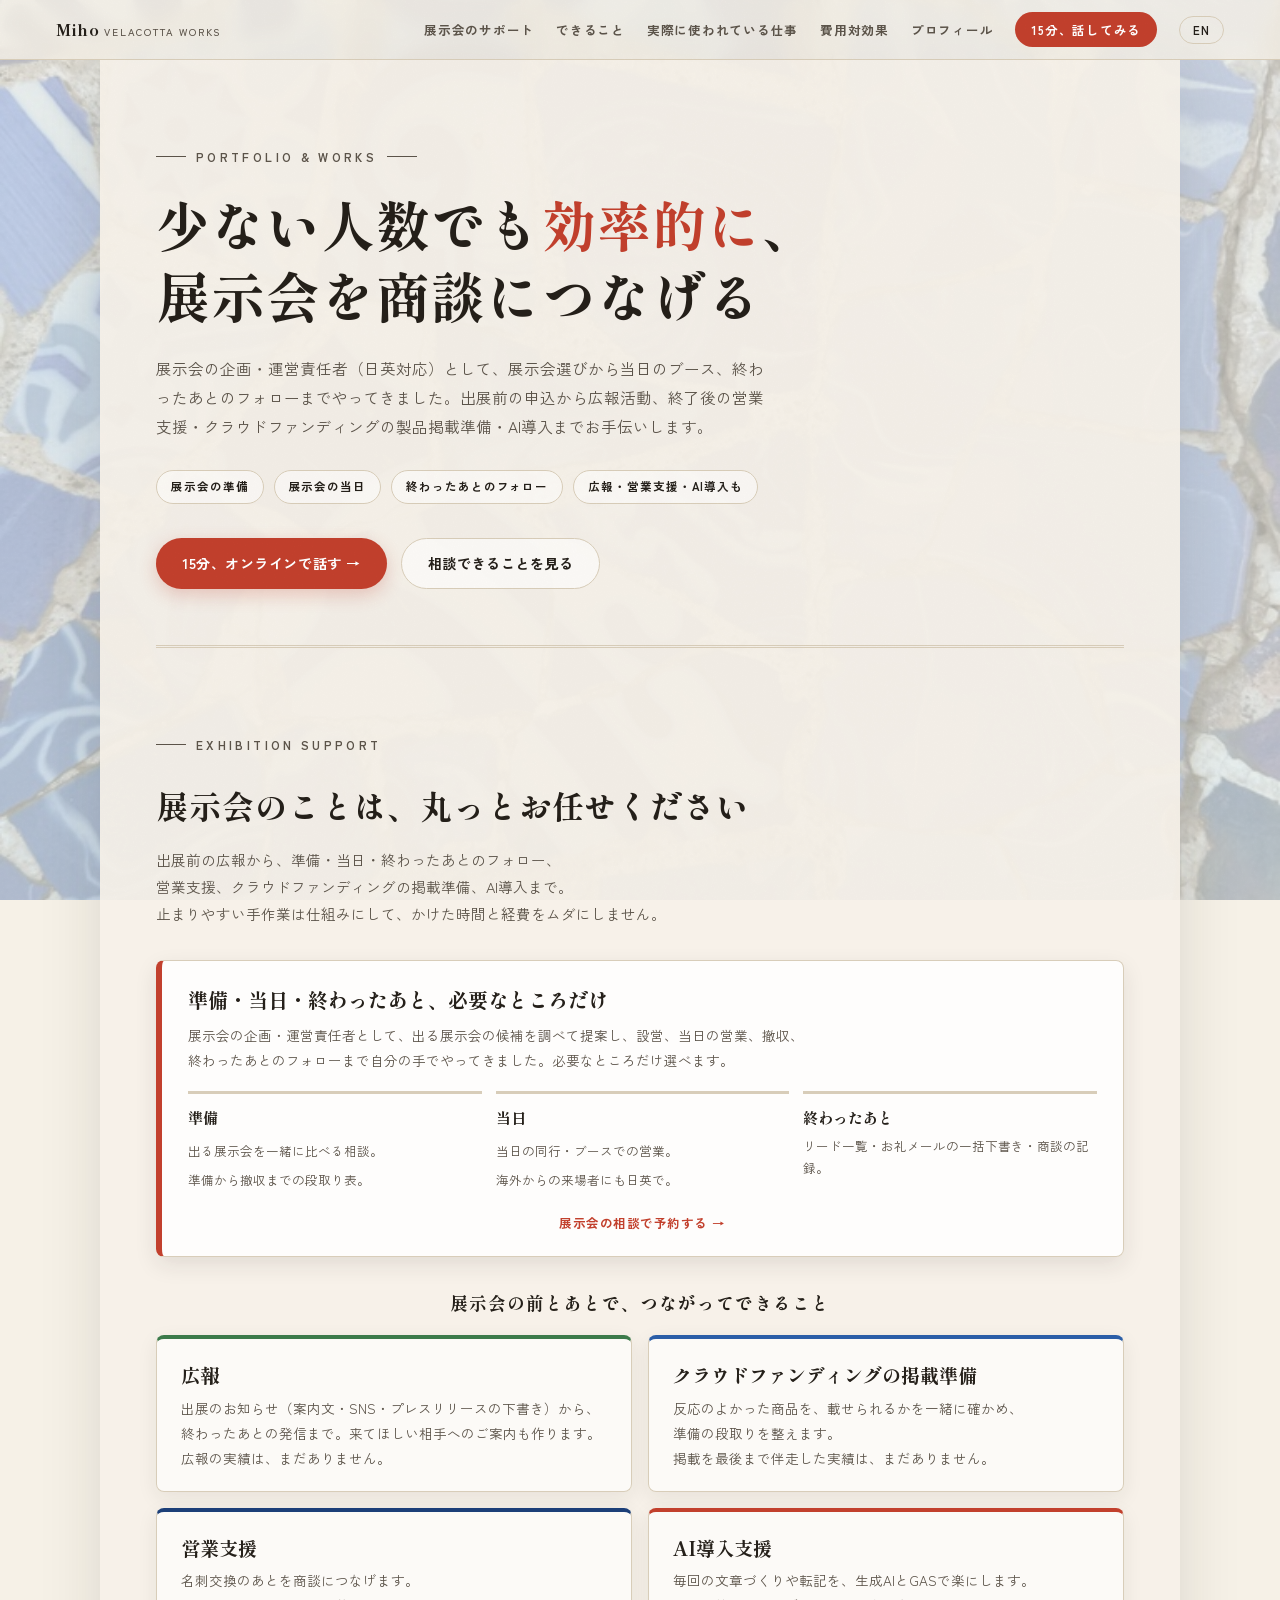
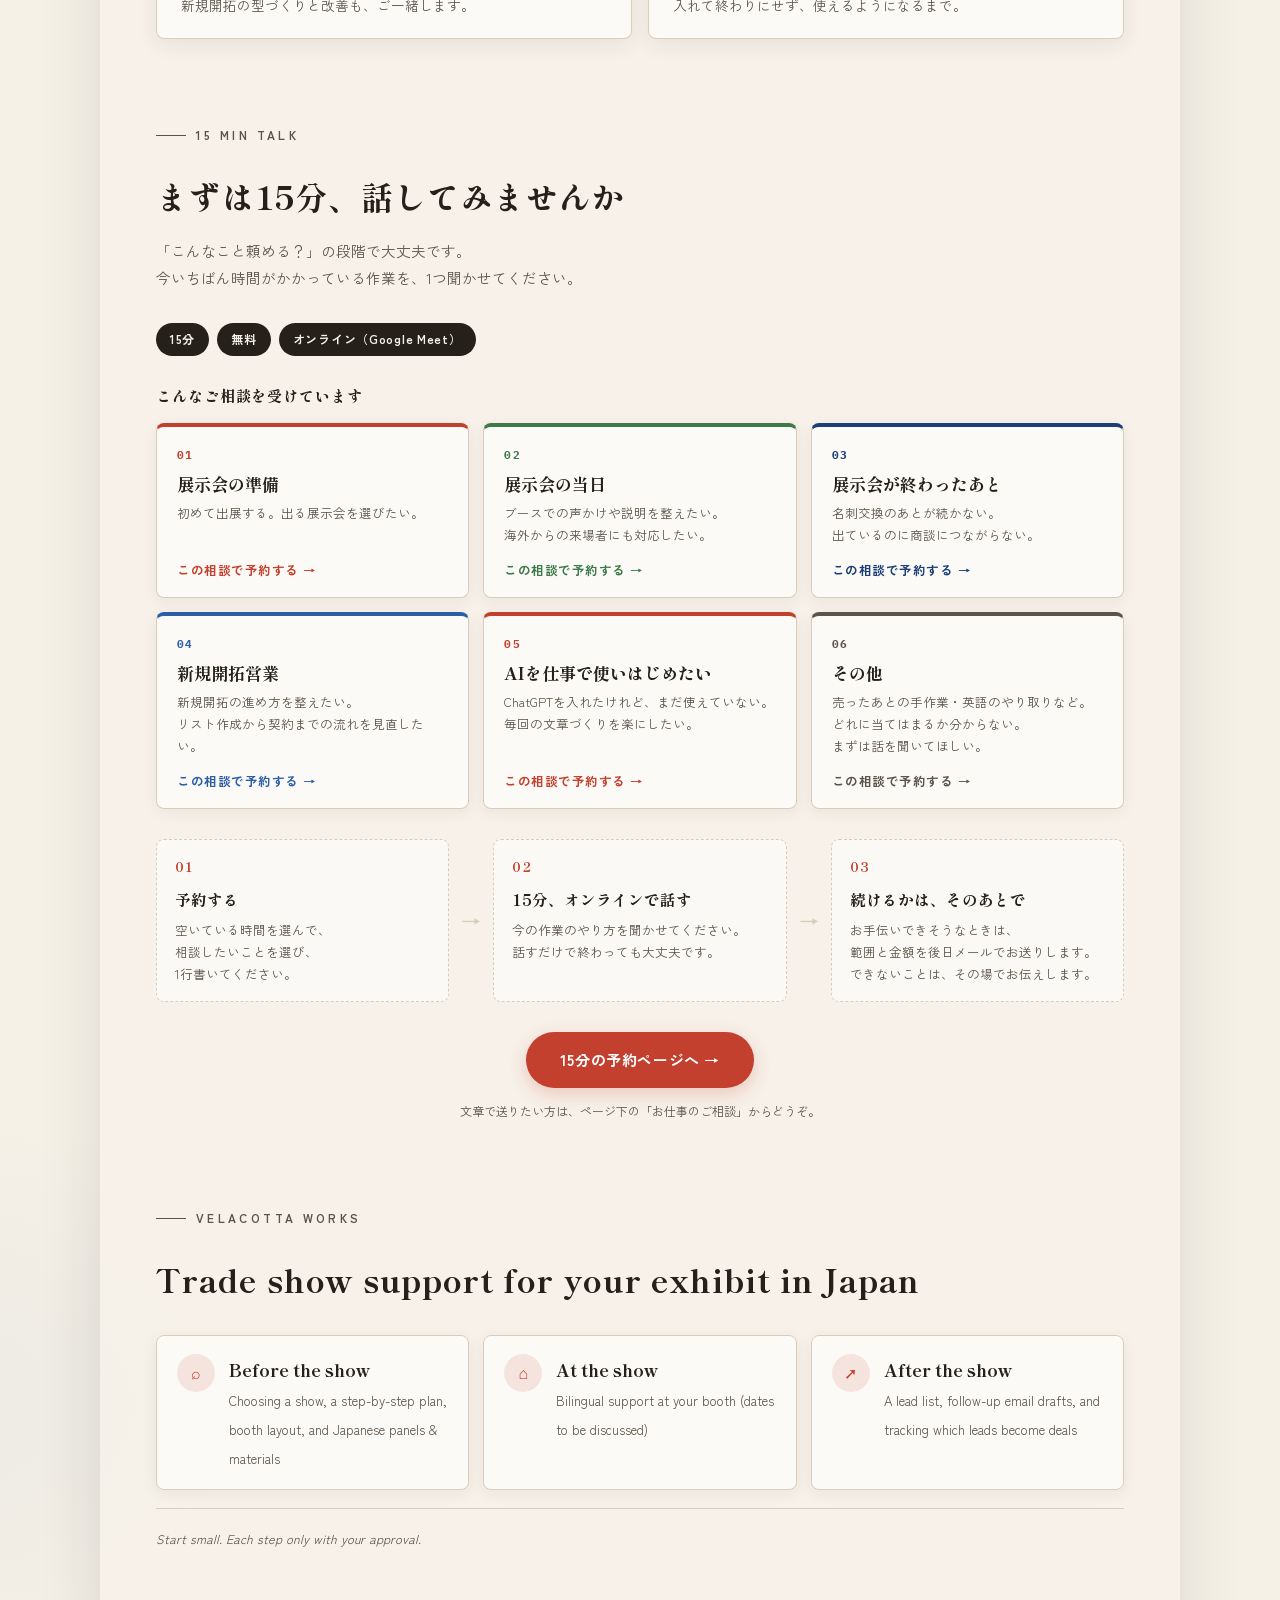
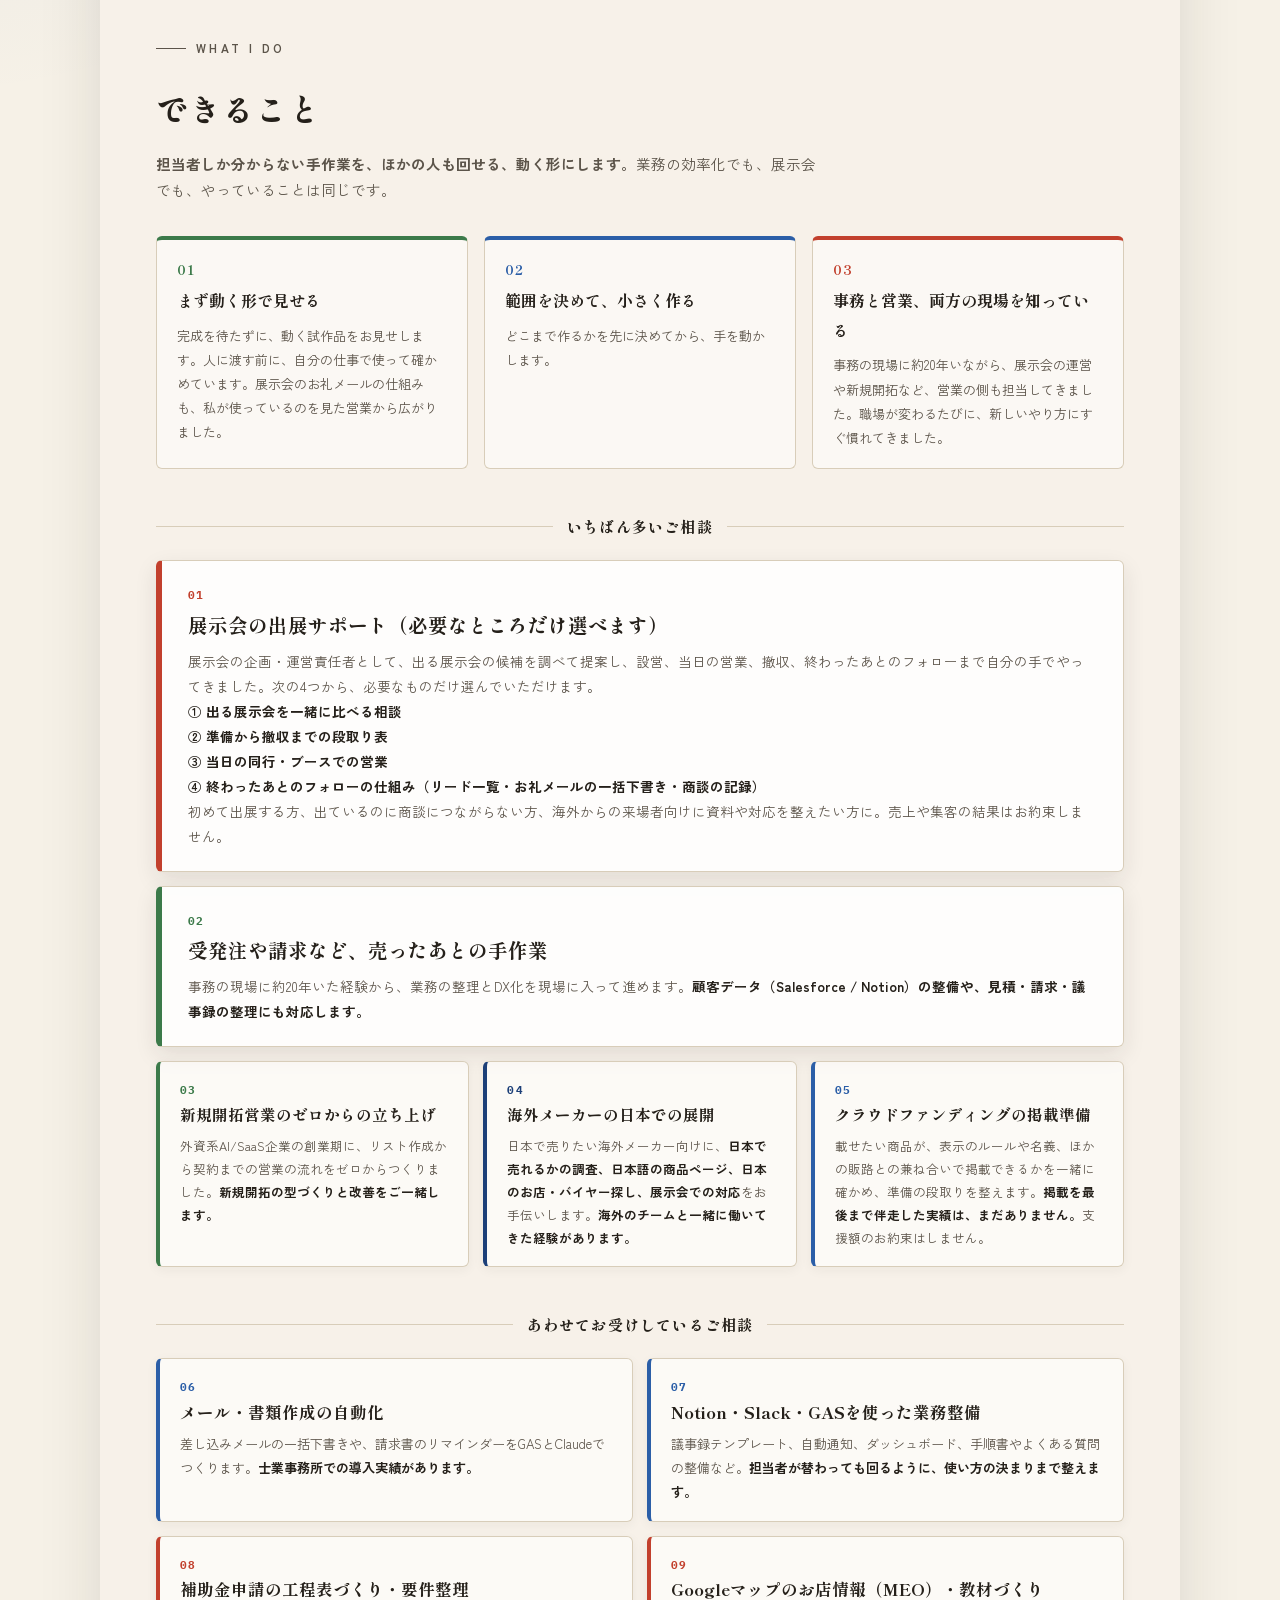
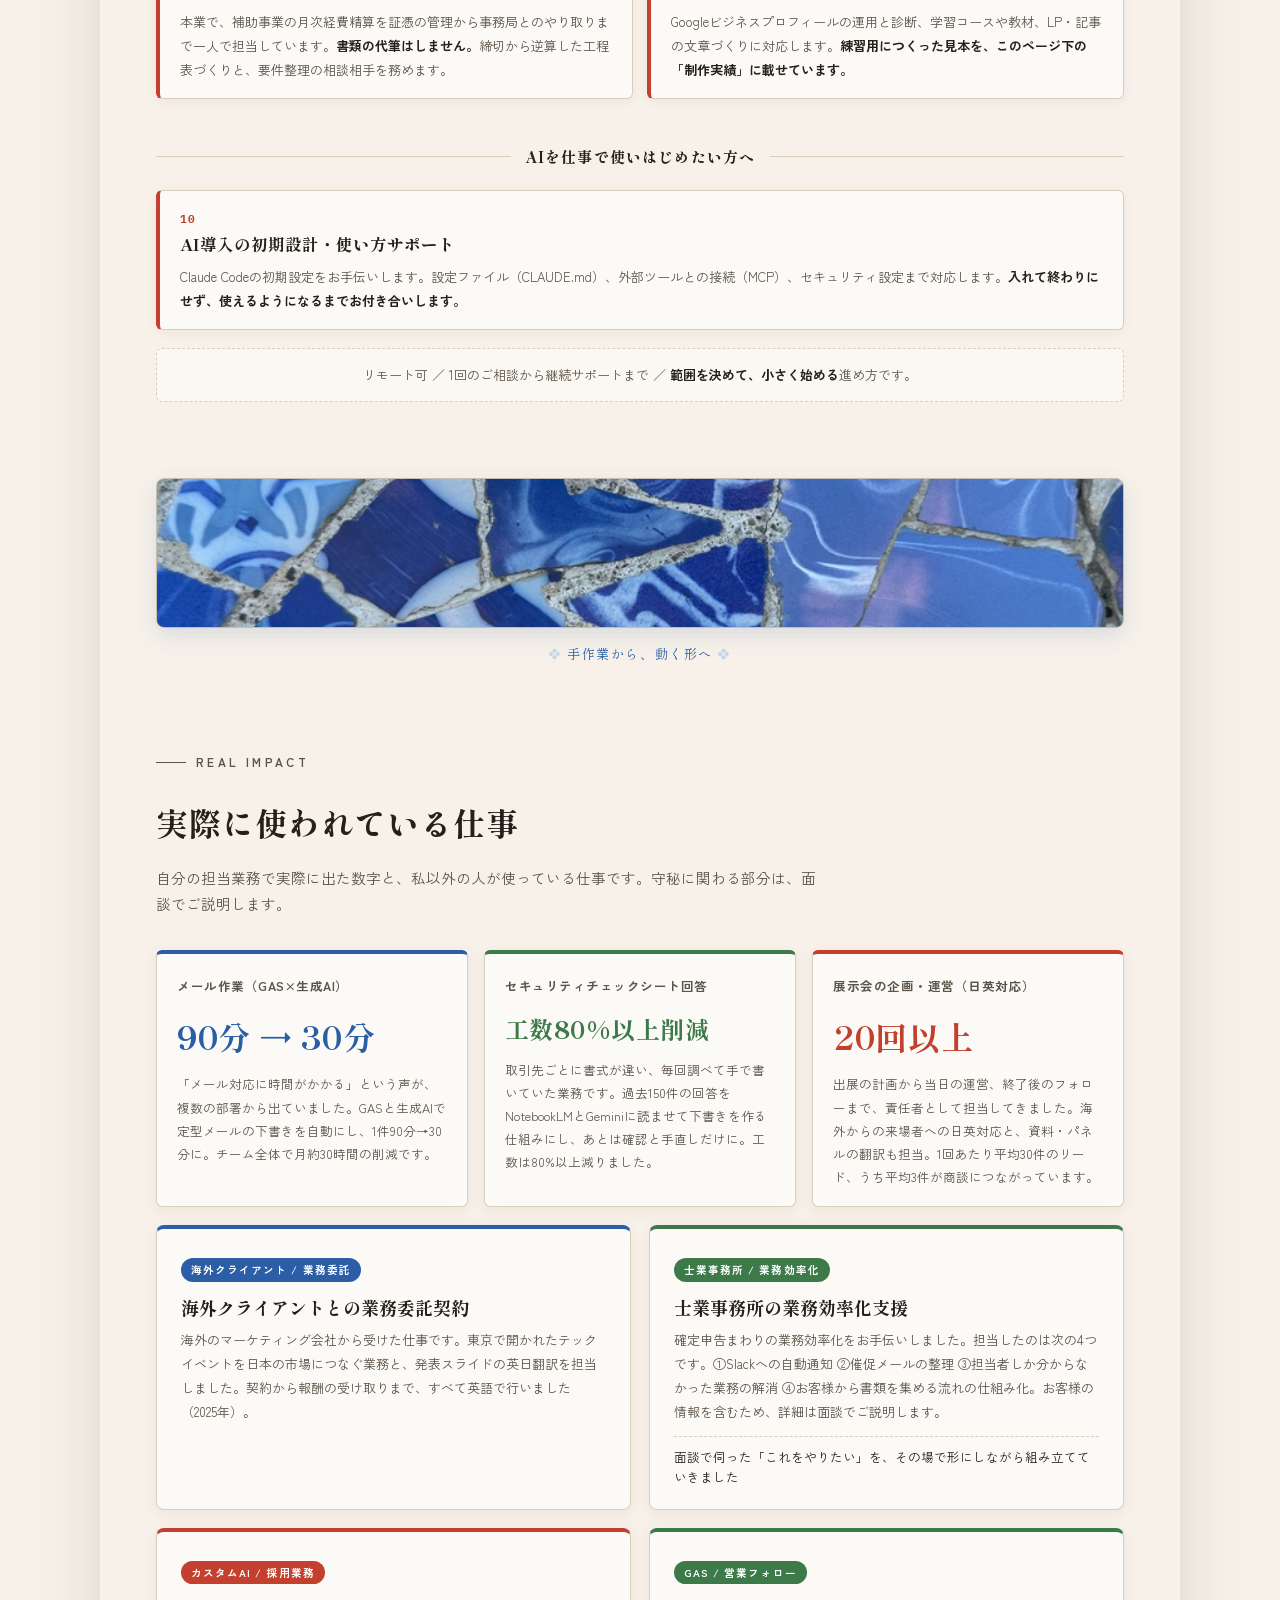
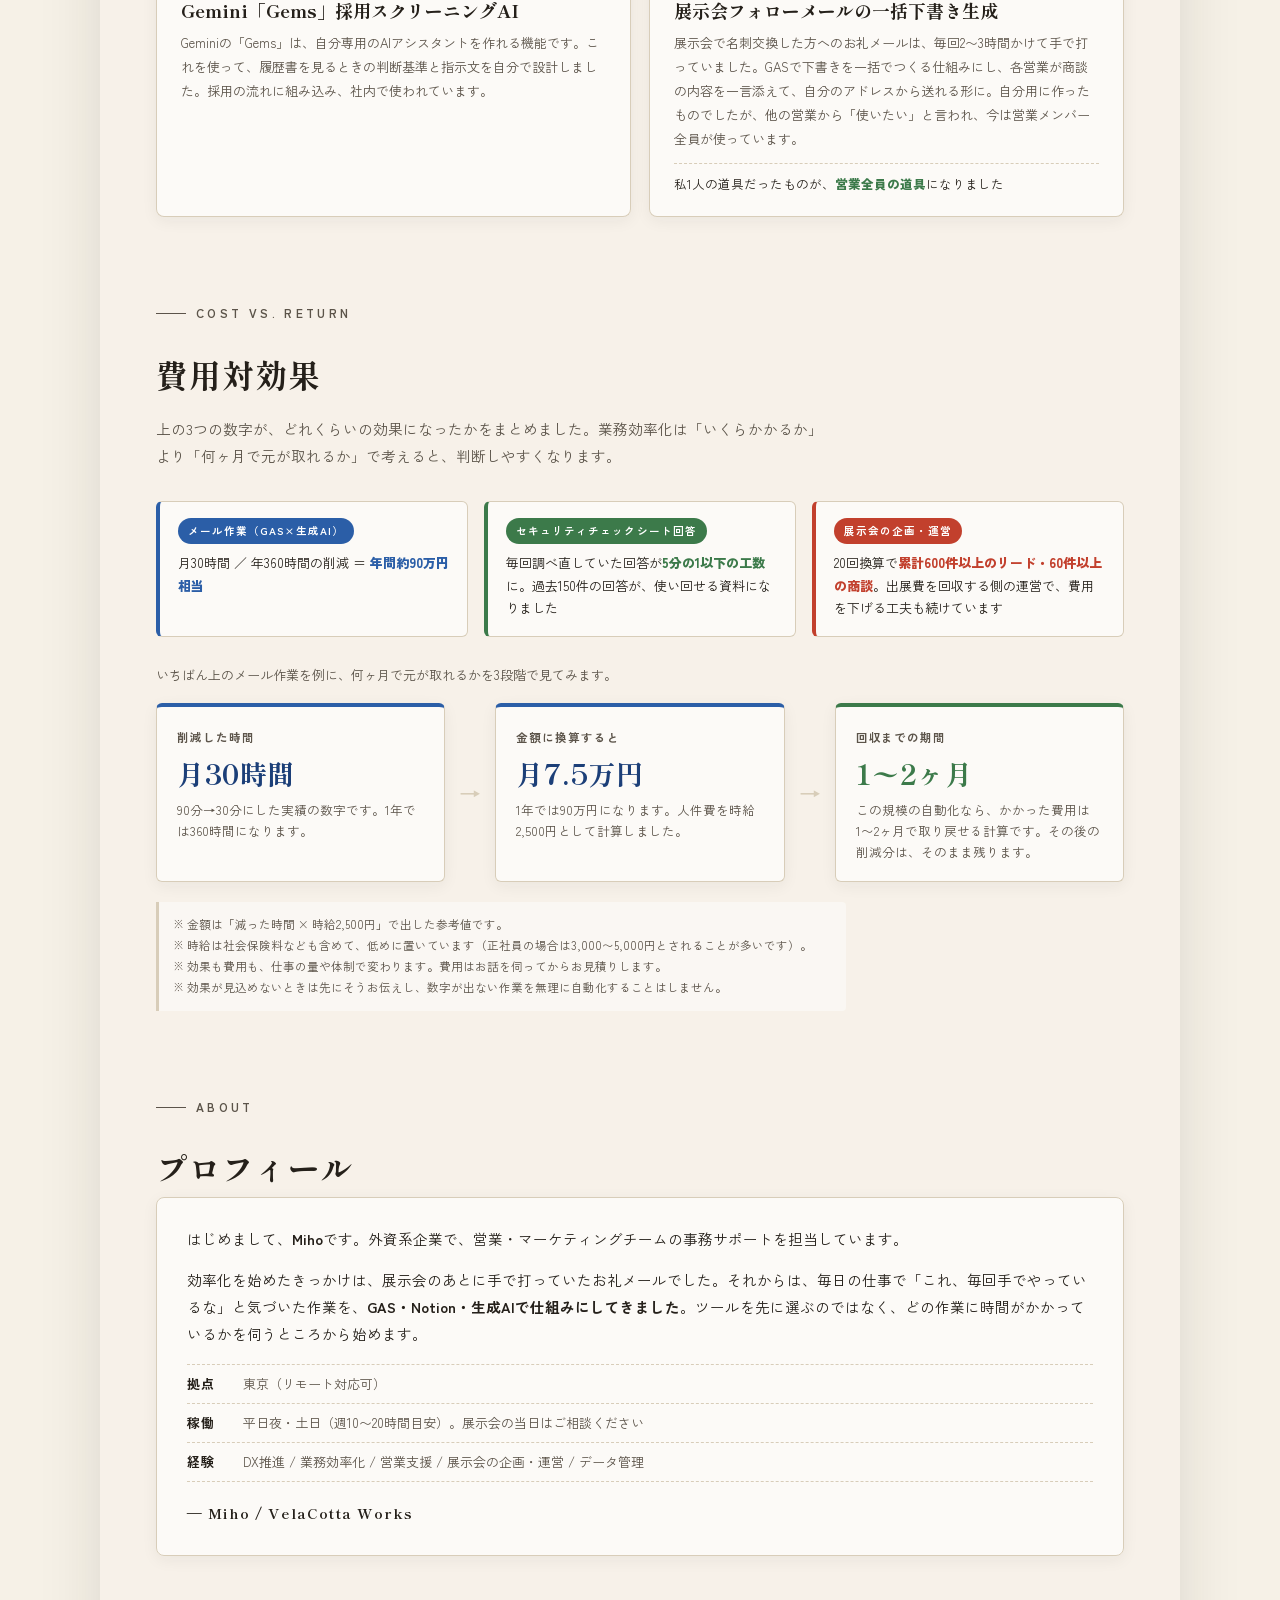
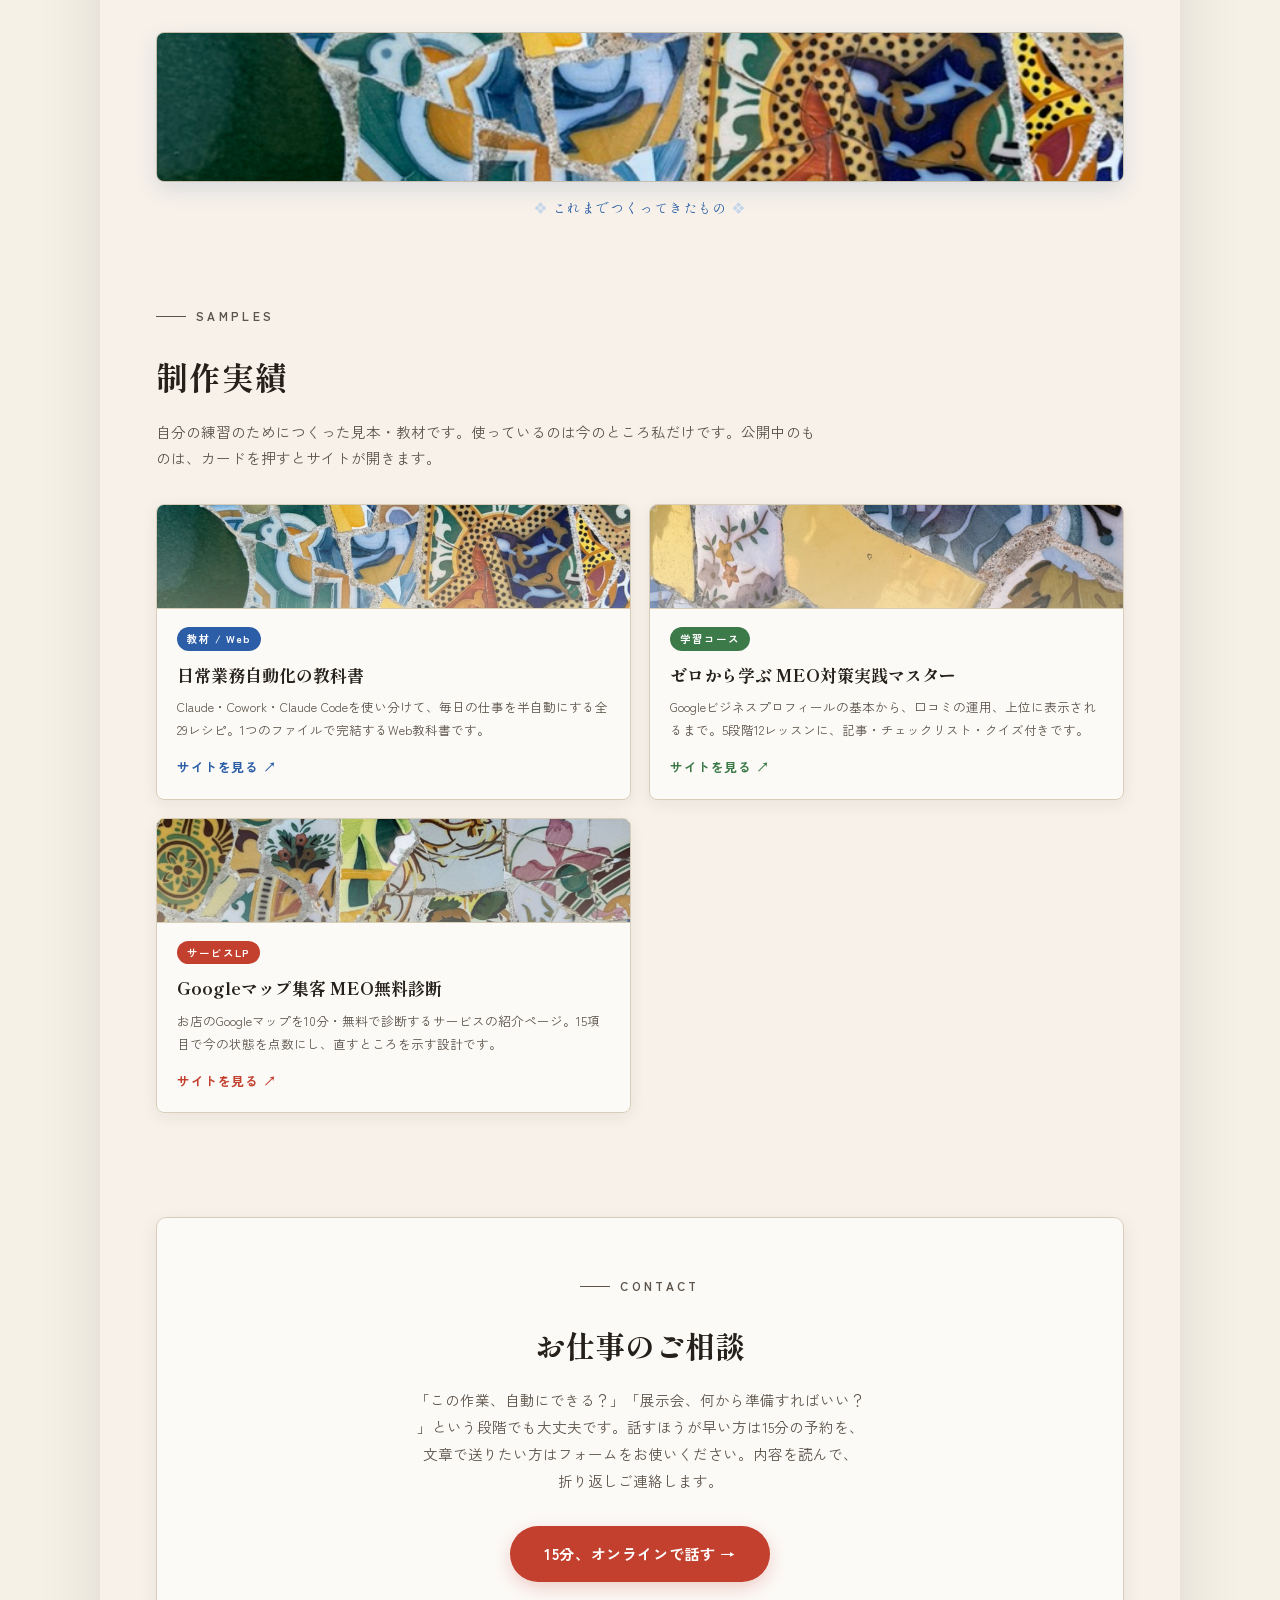
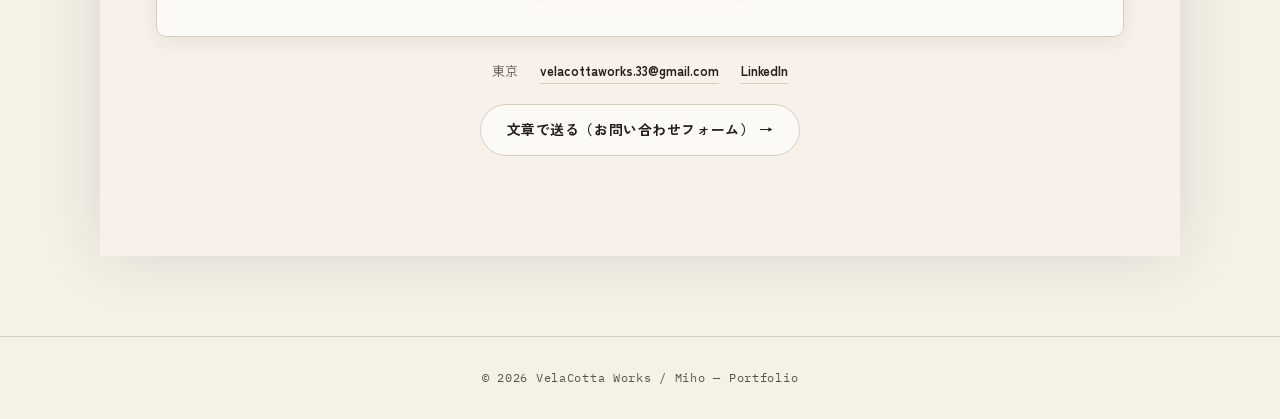
==== index.html @ fd05116e "リンクを貼ったときのカード（題名・説明文・画像）を展示会の言葉に変える - 題名: 「Miho ｜ 展示会の出展サポート｜VelaCotta Works」（<title>・og:title・twitt" ====
<!DOCTYPE html>
<html lang="ja">
<head>
<meta charset="UTF-8">
<meta name="viewport" content="width=device-width, initial-scale=1.0">
<!-- ===== 要編集: タイトル・説明（SEO/SNSシェア時の表示） ===== -->
<title>Miho ｜ 展示会の出展サポート｜VelaCotta Works</title>
<meta name="description" content="少ない人数でも効率的に、展示会を商談につなげます。準備から当日のブース、終わったあとのフォローまで。本業で20回以上の出展を担当（1回平均30件のリード獲得。展示会の規模によります）。まずは15分、オンラインで無料相談。">
<!-- ===== OGP / SNSシェア時のプレビュー ===== -->
<meta property="og:type" content="website">
<meta property="og:url" content="https://velacotta-works.github.io/">
<meta property="og:site_name" content="VelaCotta Works">
<meta property="og:locale" content="ja_JP">
<meta property="og:title" content="Miho ｜ 展示会の出展サポート｜VelaCotta Works">
<meta property="og:description" content="少ない人数でも効率的に、展示会を商談につなげます。準備から当日のブース、終わったあとのフォローまで。まずは15分、オンラインで無料相談。">
<meta property="og:image" content="https://velacotta-works.github.io/ogp_tenjikai.png">
<meta property="og:image:width" content="1200">
<meta property="og:image:height" content="630">
<meta property="og:image:alt" content="VelaCotta Works / Miho — 少ない人数でも効率的に、展示会を商談につなげる。">
<meta name="twitter:card" content="summary_large_image">
<meta name="twitter:title" content="Miho ｜ 展示会の出展サポート｜VelaCotta Works">
<meta name="twitter:description" content="少ない人数でも効率的に、展示会を商談につなげます。準備から当日のブース、終わったあとのフォローまで。まずは15分、オンラインで無料相談。">
<meta name="twitter:image" content="https://velacotta-works.github.io/ogp_tenjikai.png">
<!-- ===== 日英ページの対応（日本語＝ルート ／ 英語＝/en/）。/en/ 版は tools/build-en.py が書き換える ===== -->
<link rel="canonical" href="https://velacotta-works.github.io/">
<link rel="alternate" hreflang="ja" href="https://velacotta-works.github.io/">
<link rel="alternate" hreflang="en" href="https://velacotta-works.github.io/en/">
<link rel="alternate" hreflang="x-default" href="https://velacotta-works.github.io/">
<link rel="preconnect" href="https://fonts.googleapis.com">
<link rel="preconnect" href="https://fonts.gstatic.com" crossorigin>
<link href="https://fonts.googleapis.com/css2?family=Shippori+Mincho+B1:wght@600;700;800&family=Zen+Kaku+Gothic+New:wght@400;500;700&family=IBM+Plex+Mono:wght@400;500&display=swap" rel="stylesheet">
<style>
  :root {
    --paper: #f6f1e7;
    --paper-deep: #efe7d8;
    --ink: #25201a;
    --ink-soft: #5c544a;
    --line: #d8cdb9;
    --sns: #c2402d;      /* 朱 */
    --content: #2b5ea7;  /* 瑠璃 */
    --office: #3c7a4a;   /* 松葉 */
    --azul: #2b5ea7; --azul-deep: #1c3f78; --azul-pale: #c5d5ea;
    --acc: var(--ink);
    --serif: "Shippori Mincho B1", "Hiragino Mincho ProN", serif;
    --sans: "Zen Kaku Gothic New", "Hiragino Kaku Gothic ProN", sans-serif;
    --mono: "IBM Plex Mono", "Menlo", monospace;
    /* 実物のトレンカディス写真（ユーザー撮影・base64埋め込み。教科書 index.html より流用） */
    --mosaic-1: url([data-uri]);
    --mosaic-2: url([data-uri]);
    --mosaic-3: url([data-uri]);
    --mosaic-4: url([data-uri]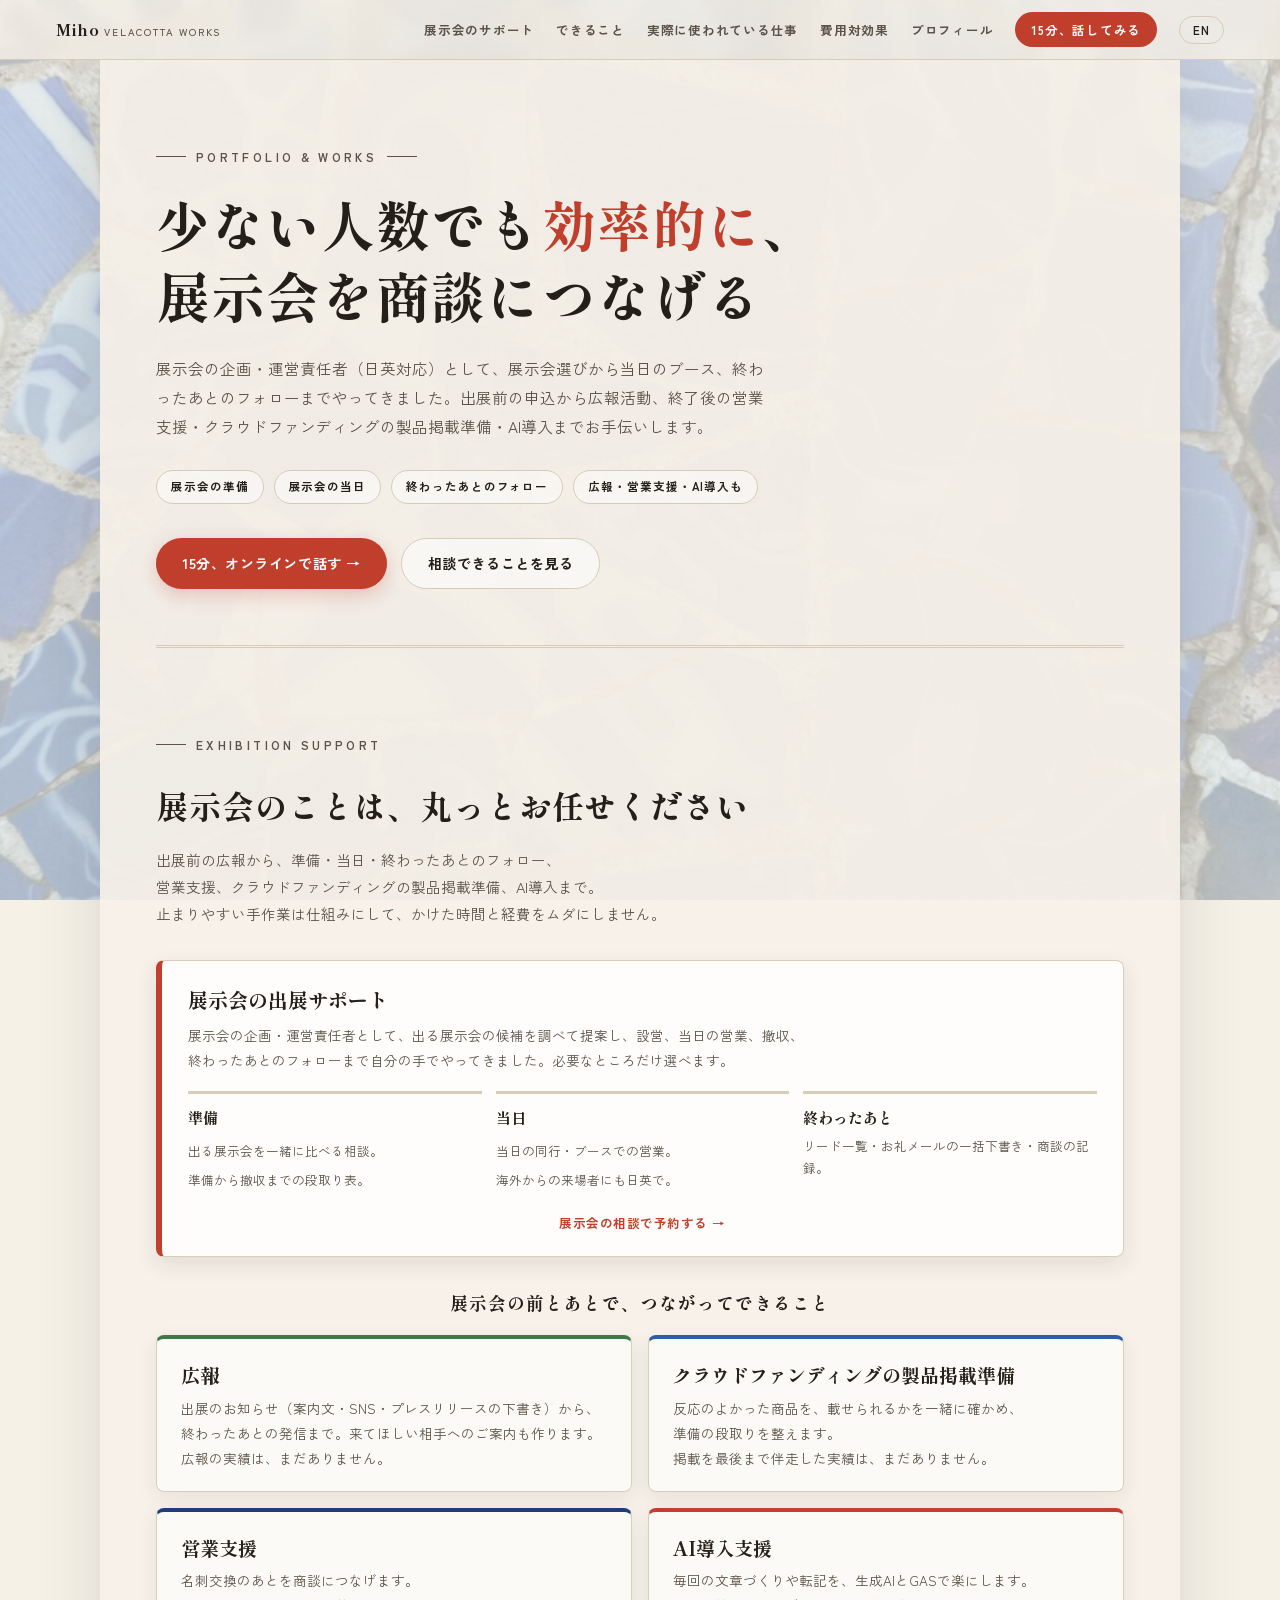
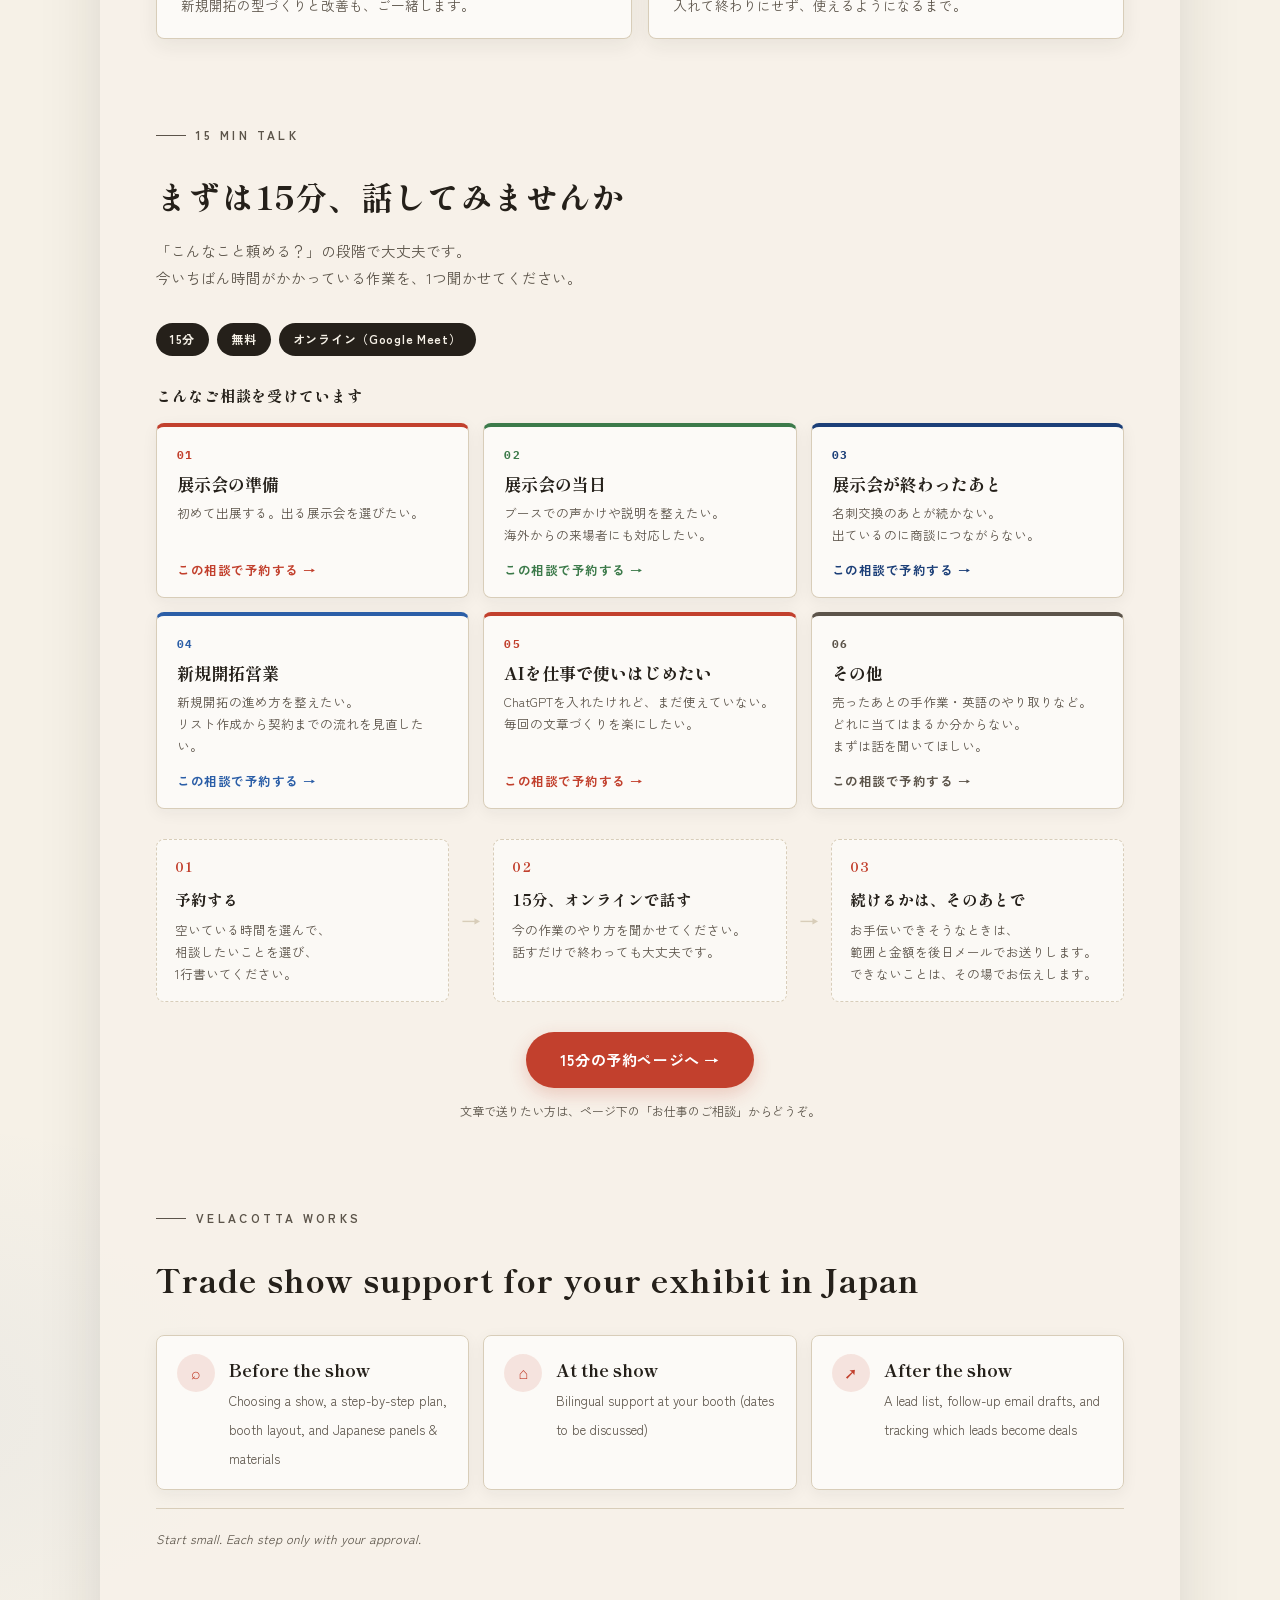
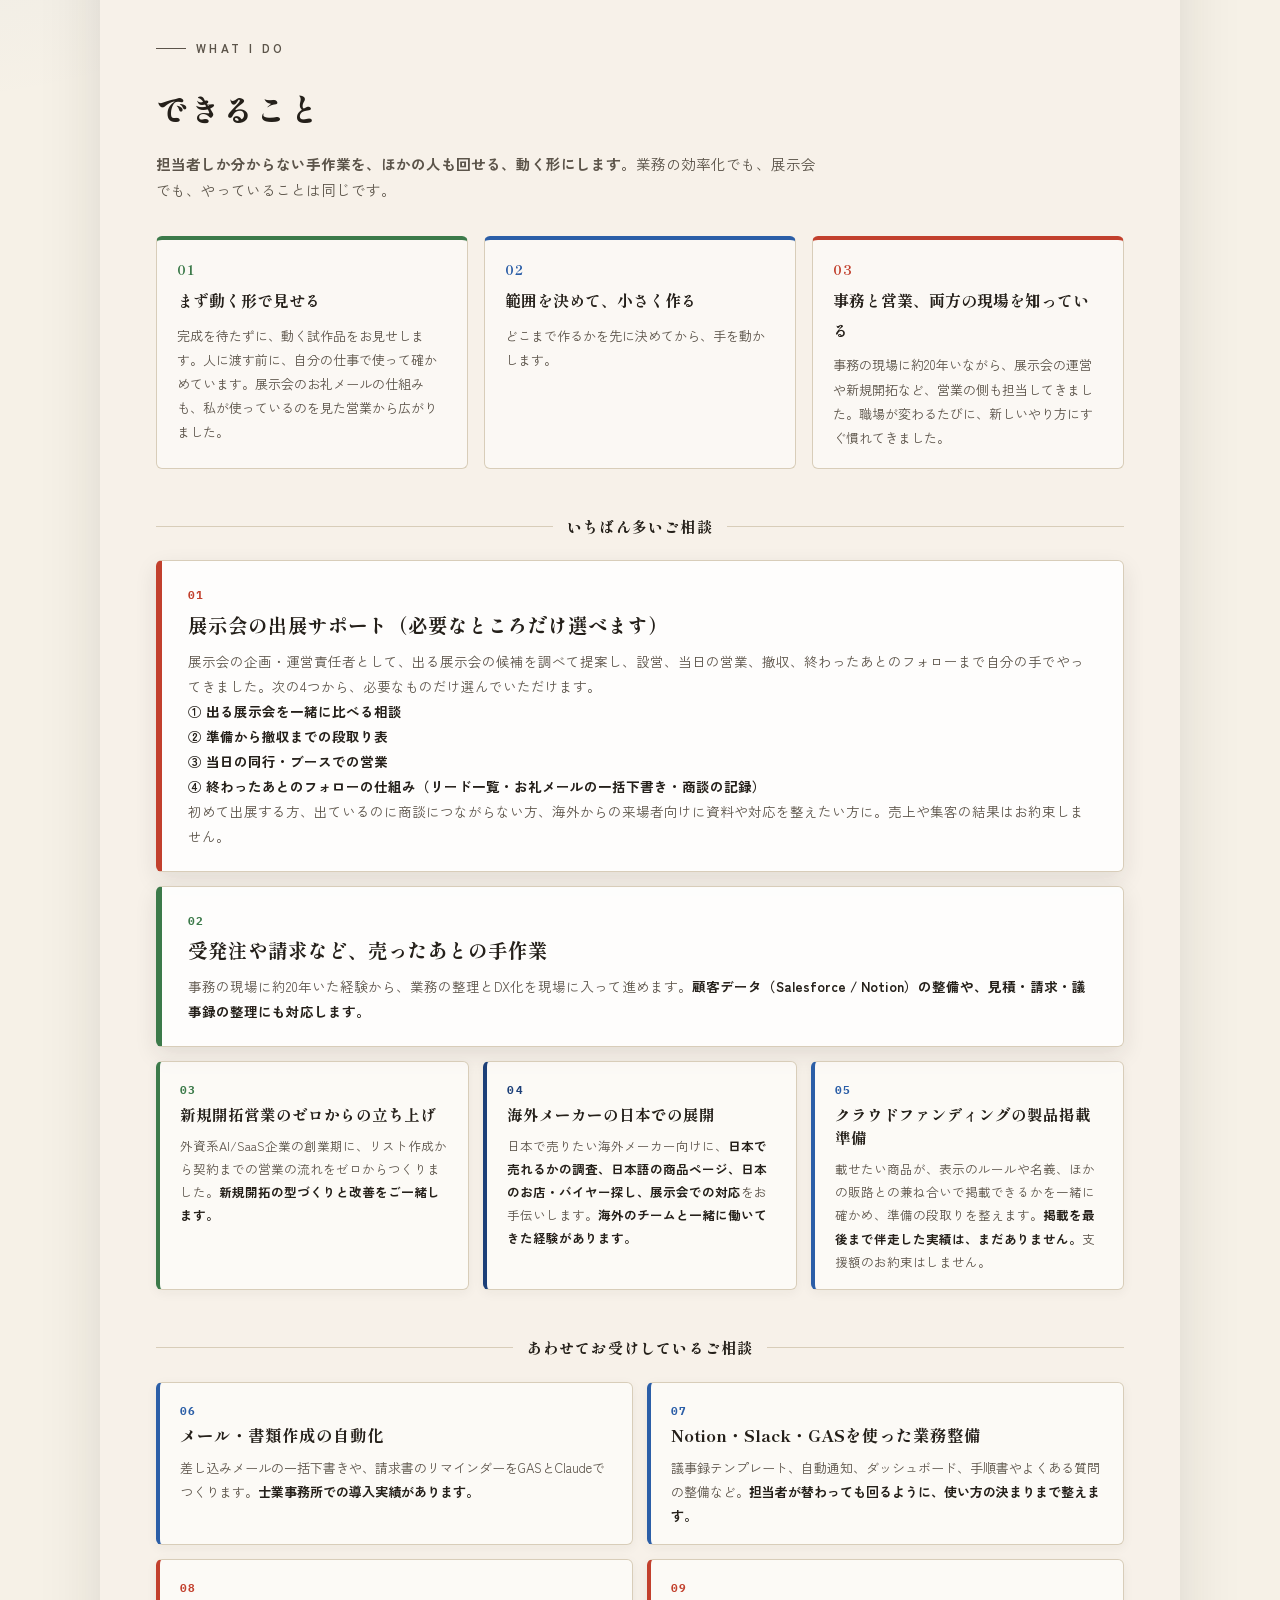
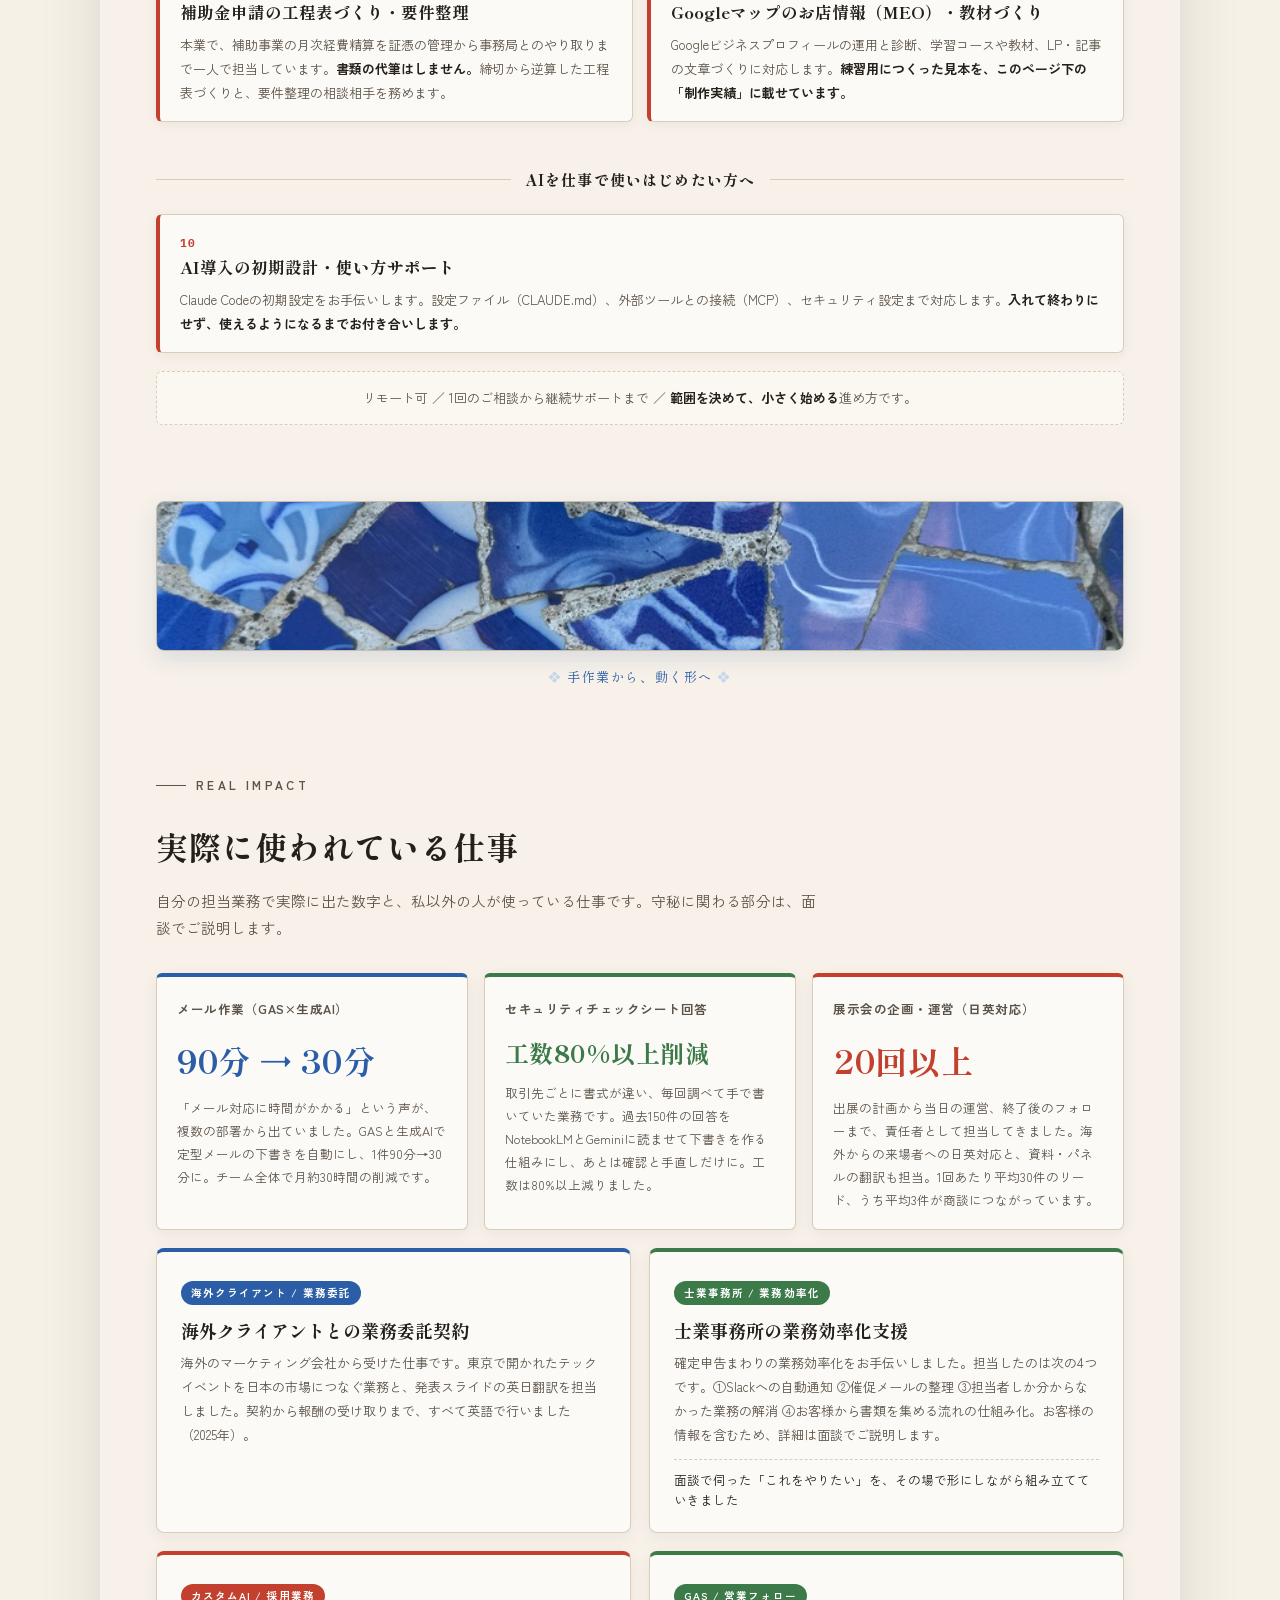
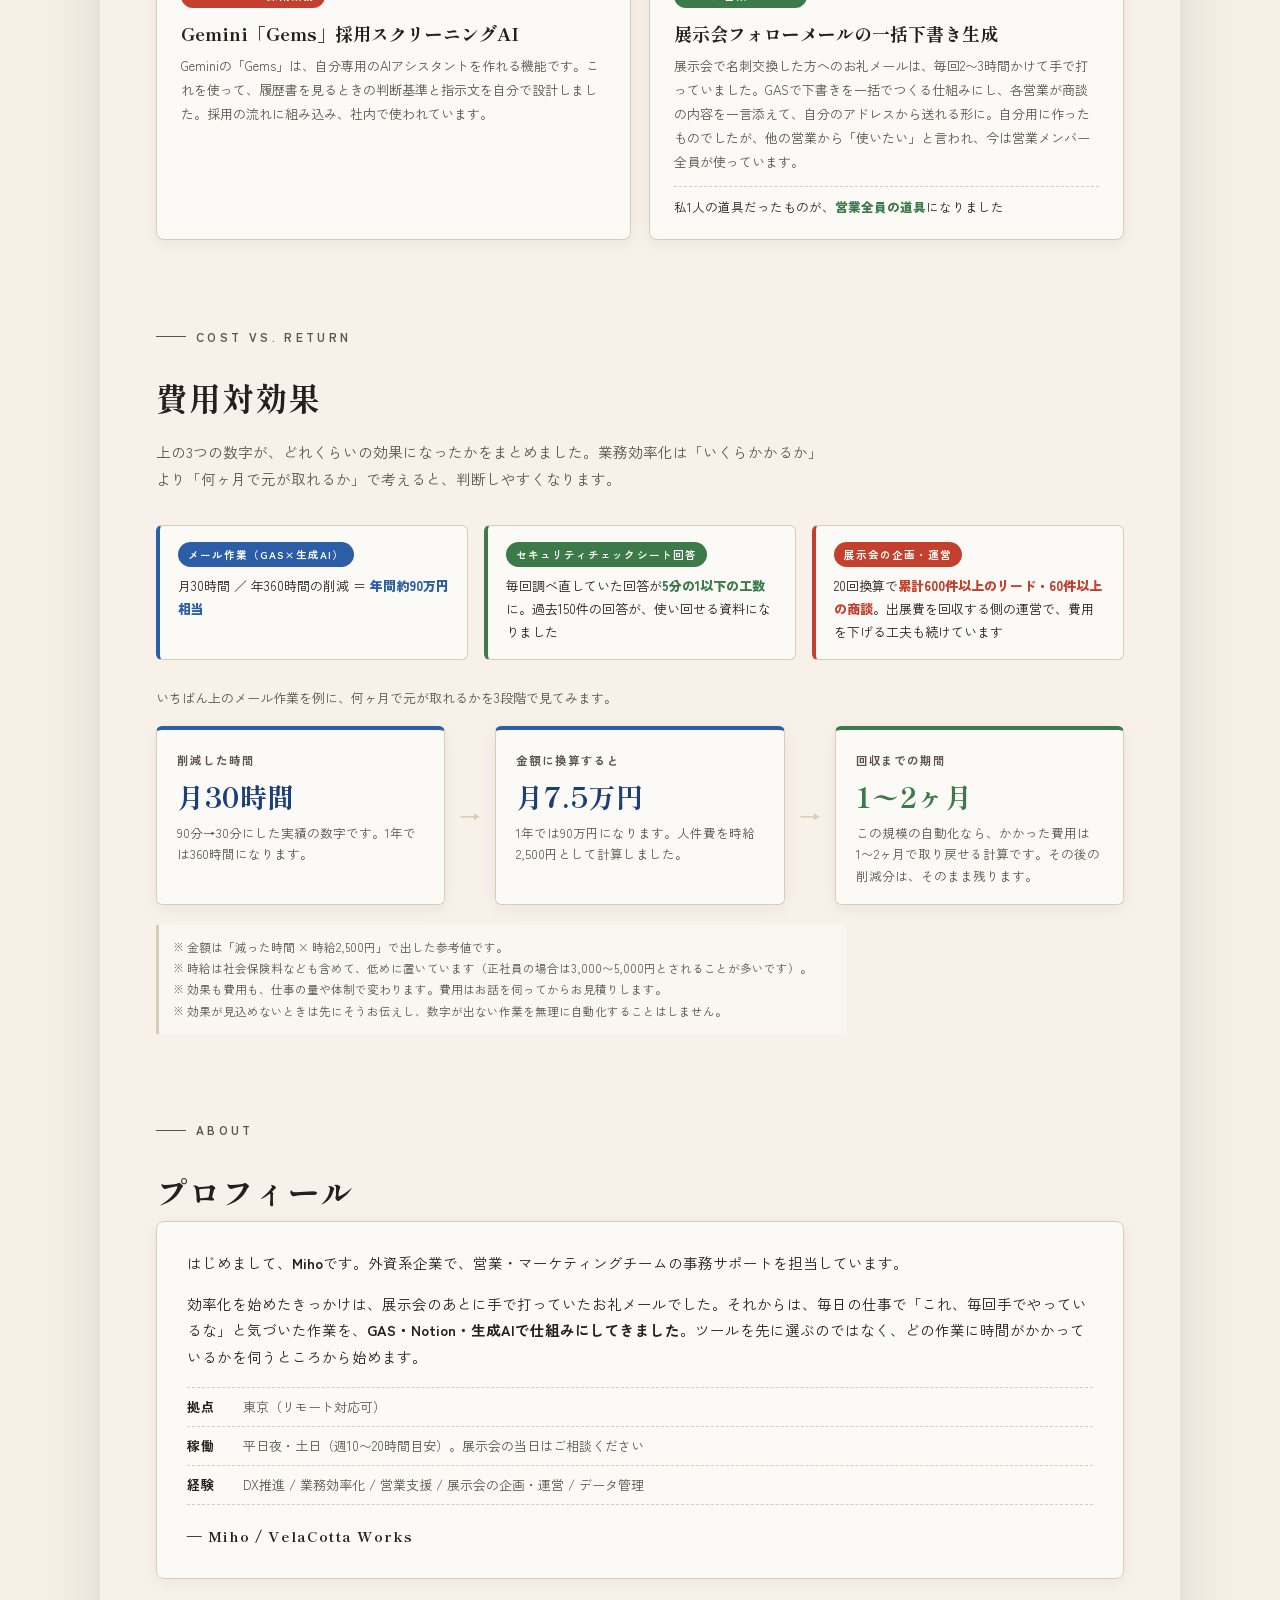
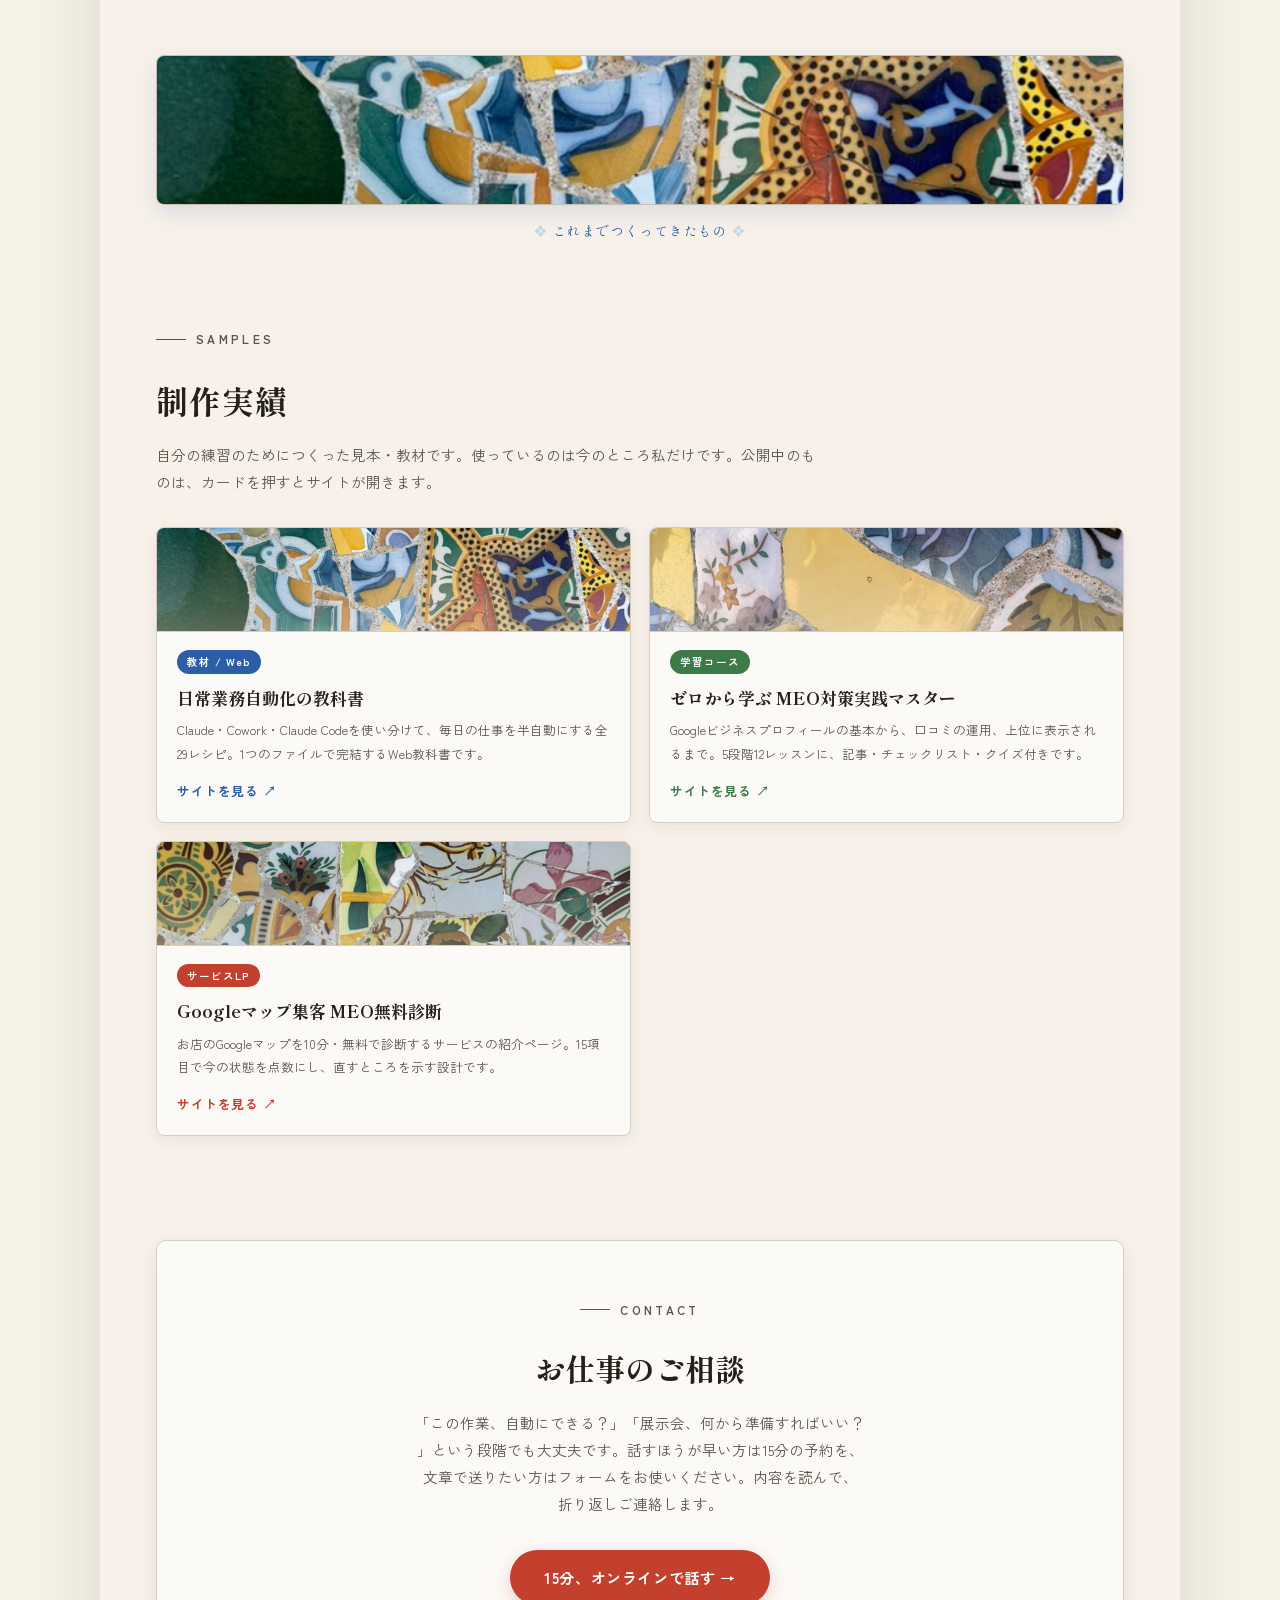
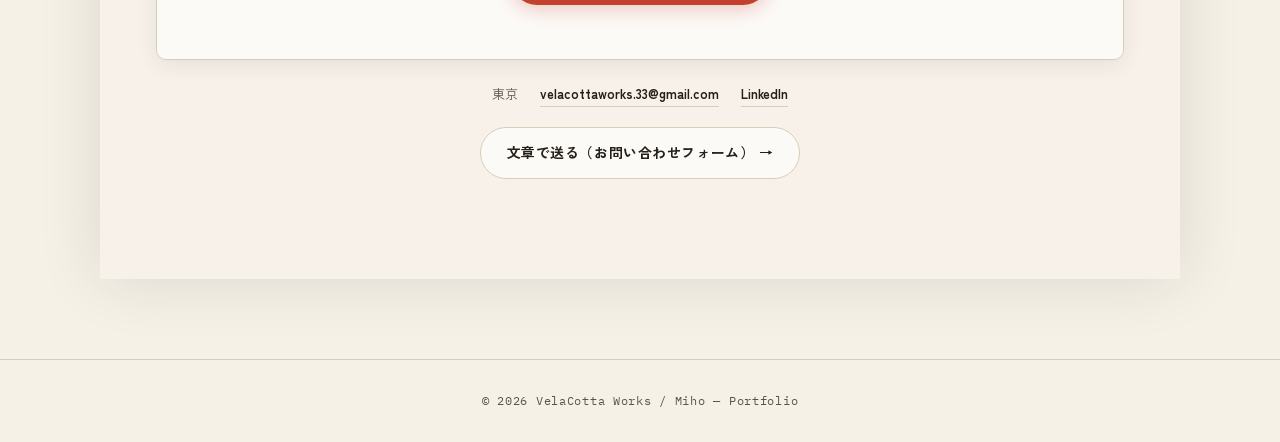
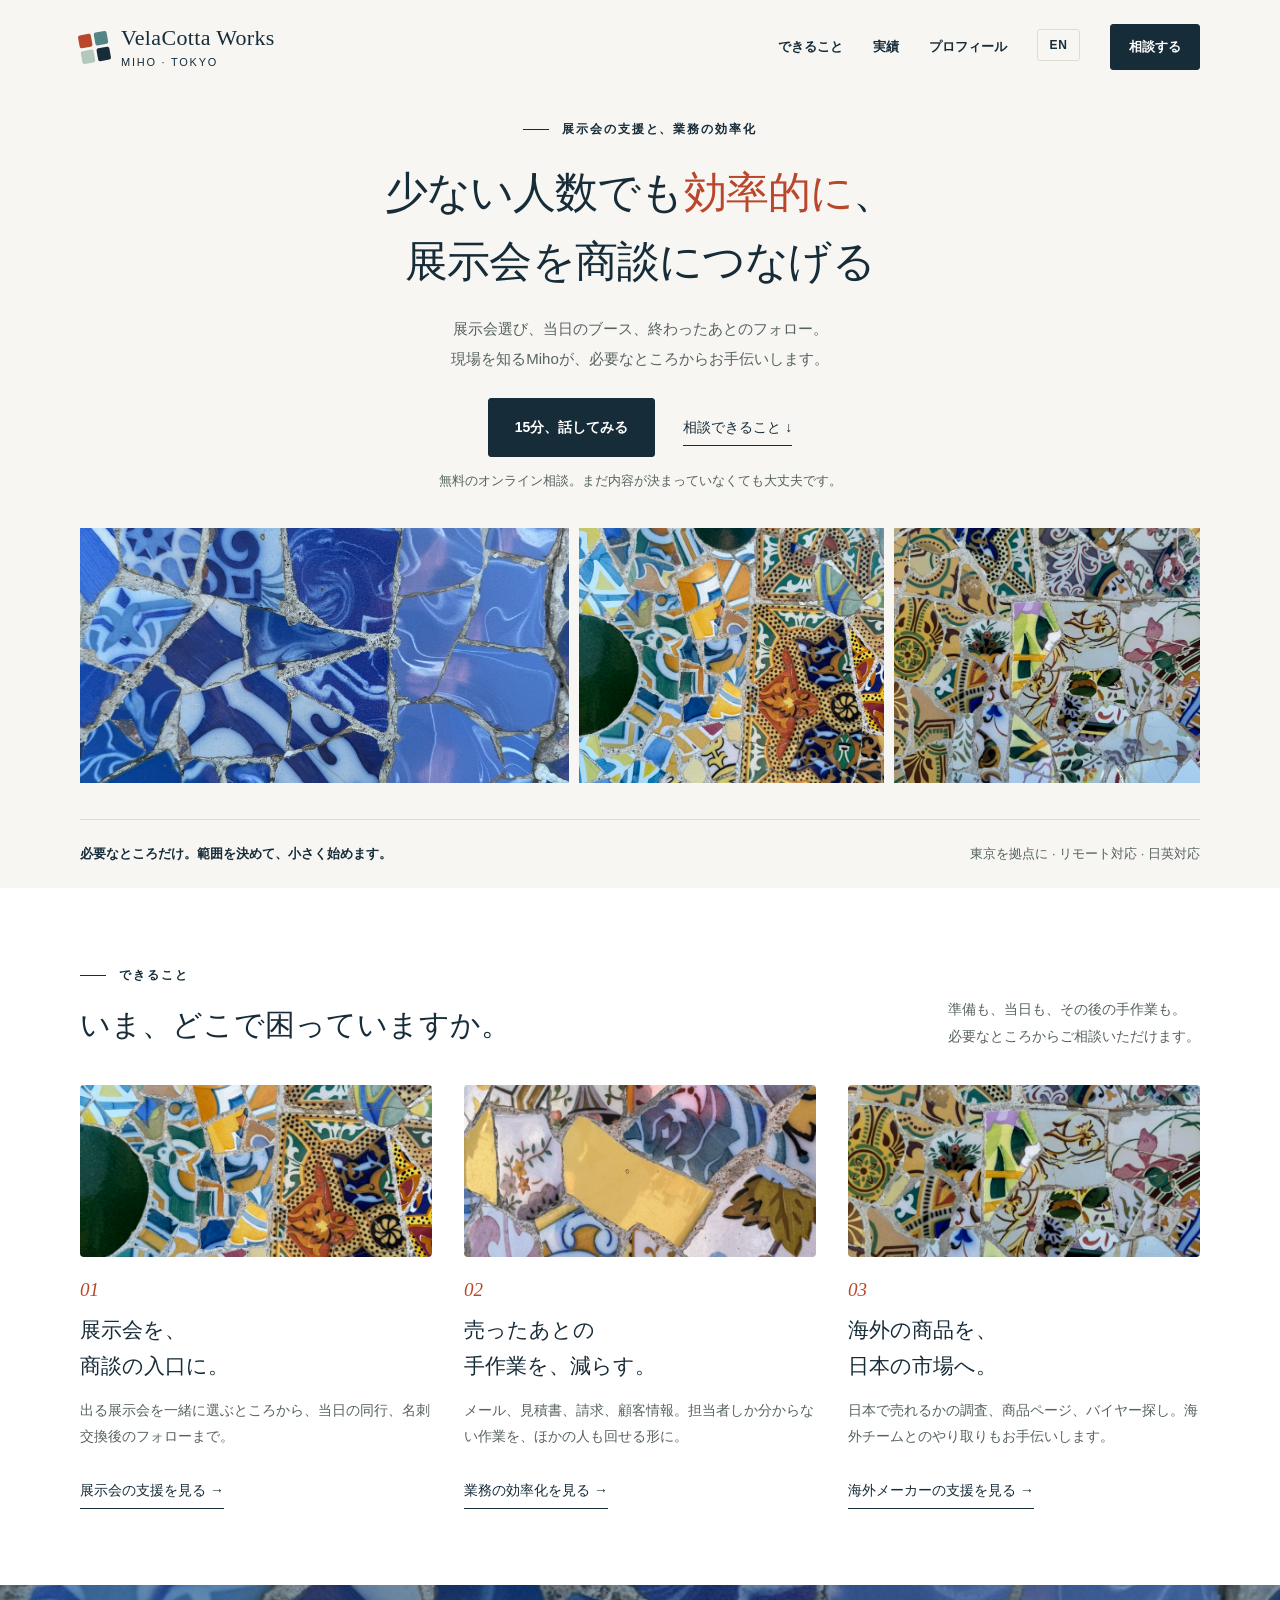
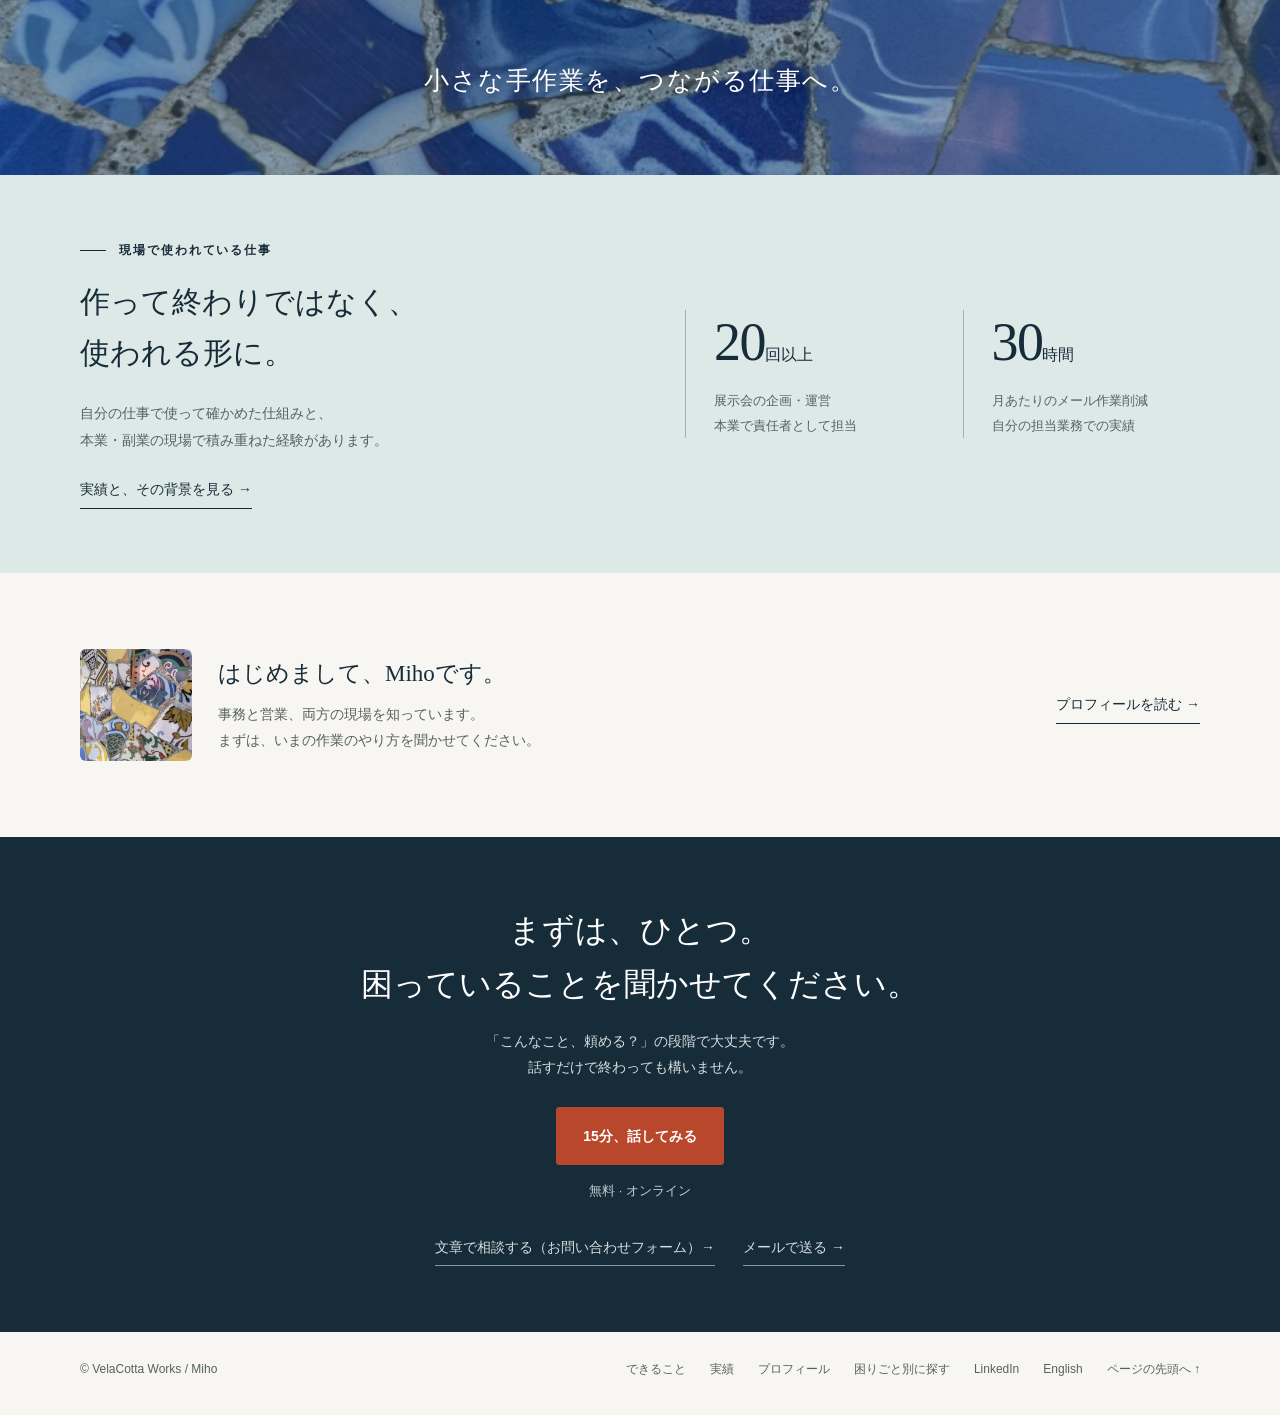
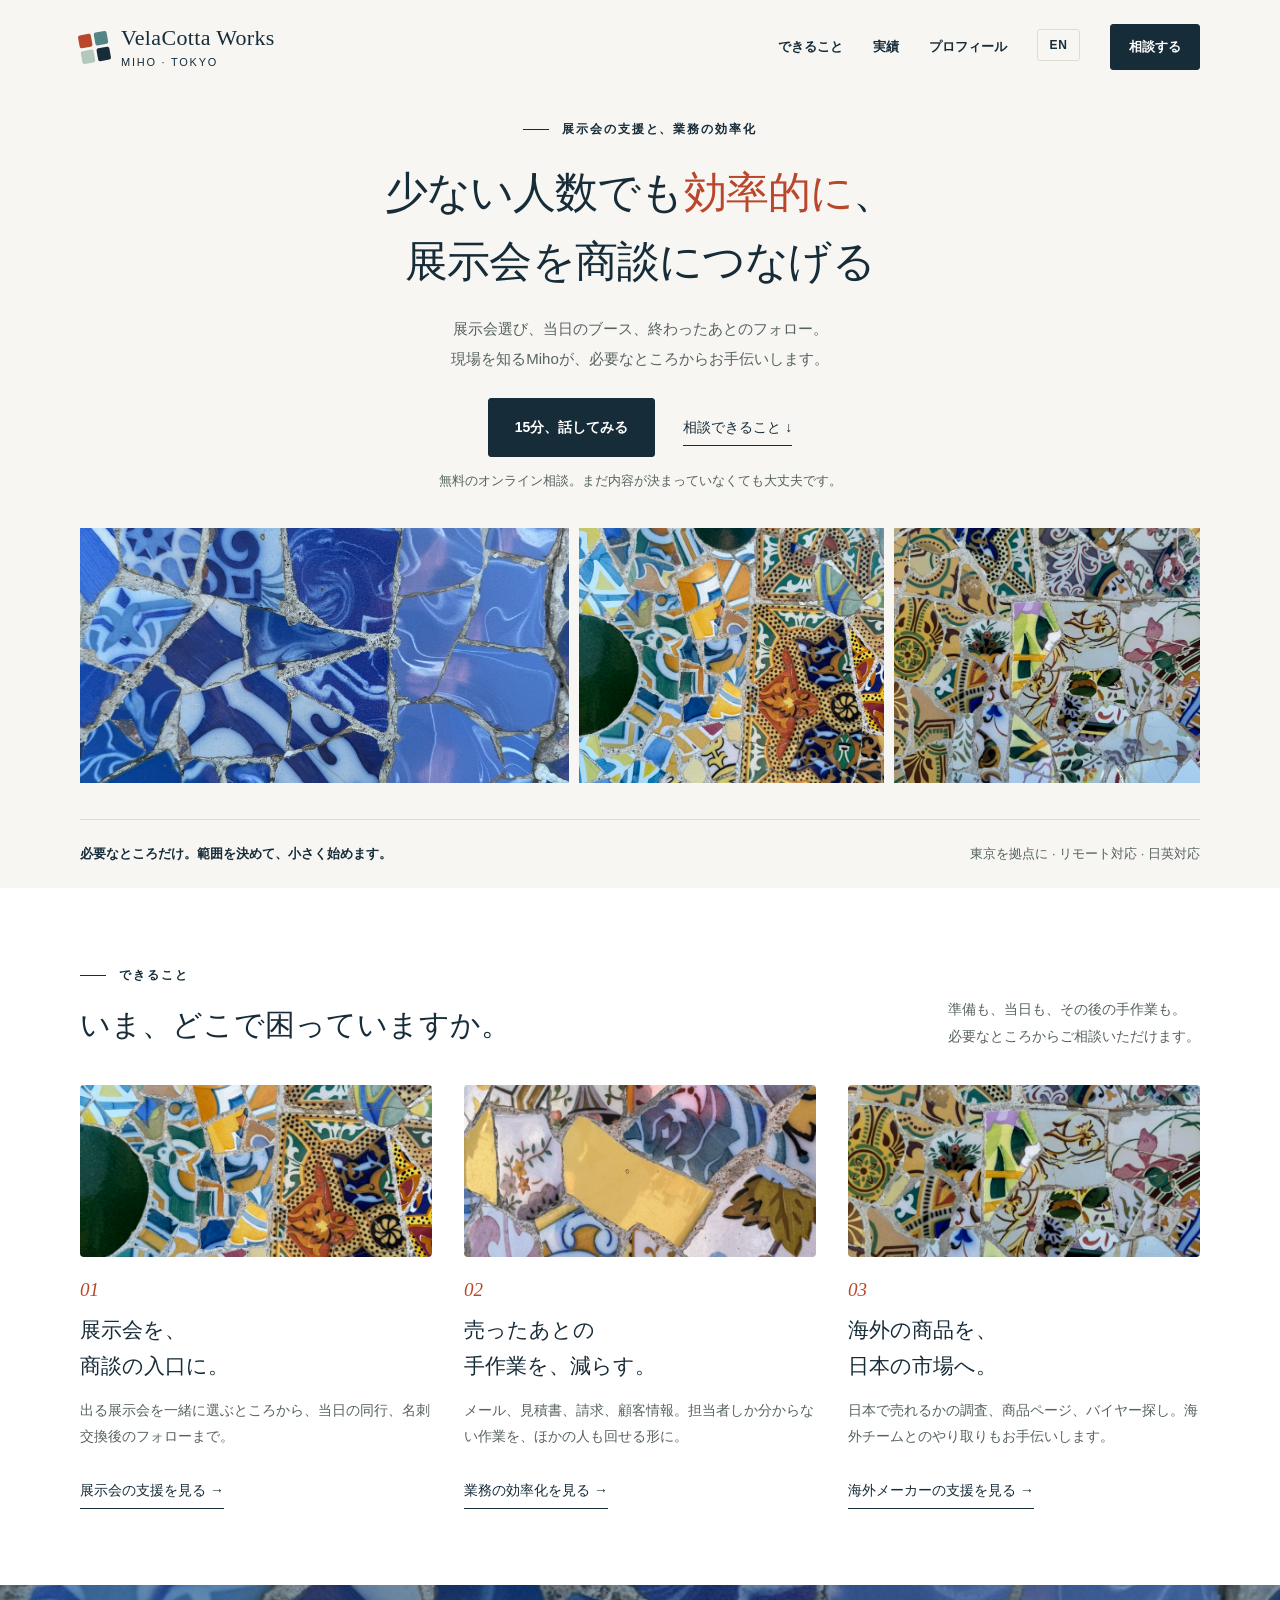
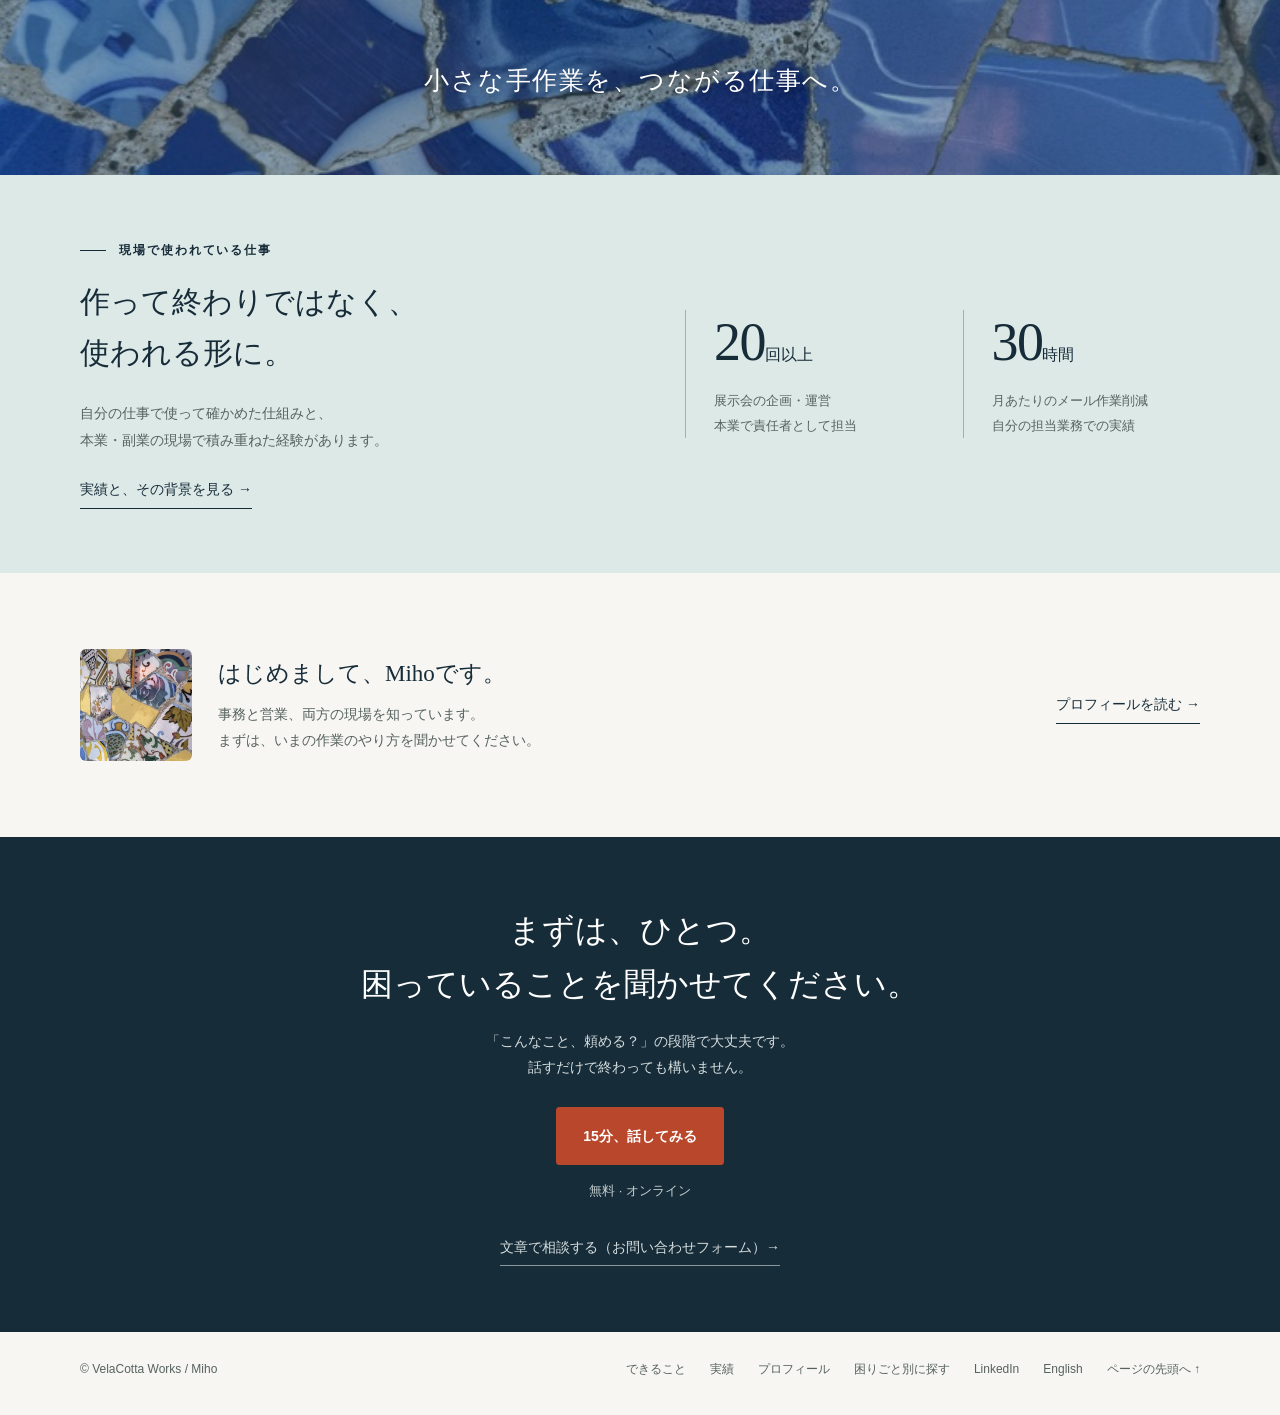
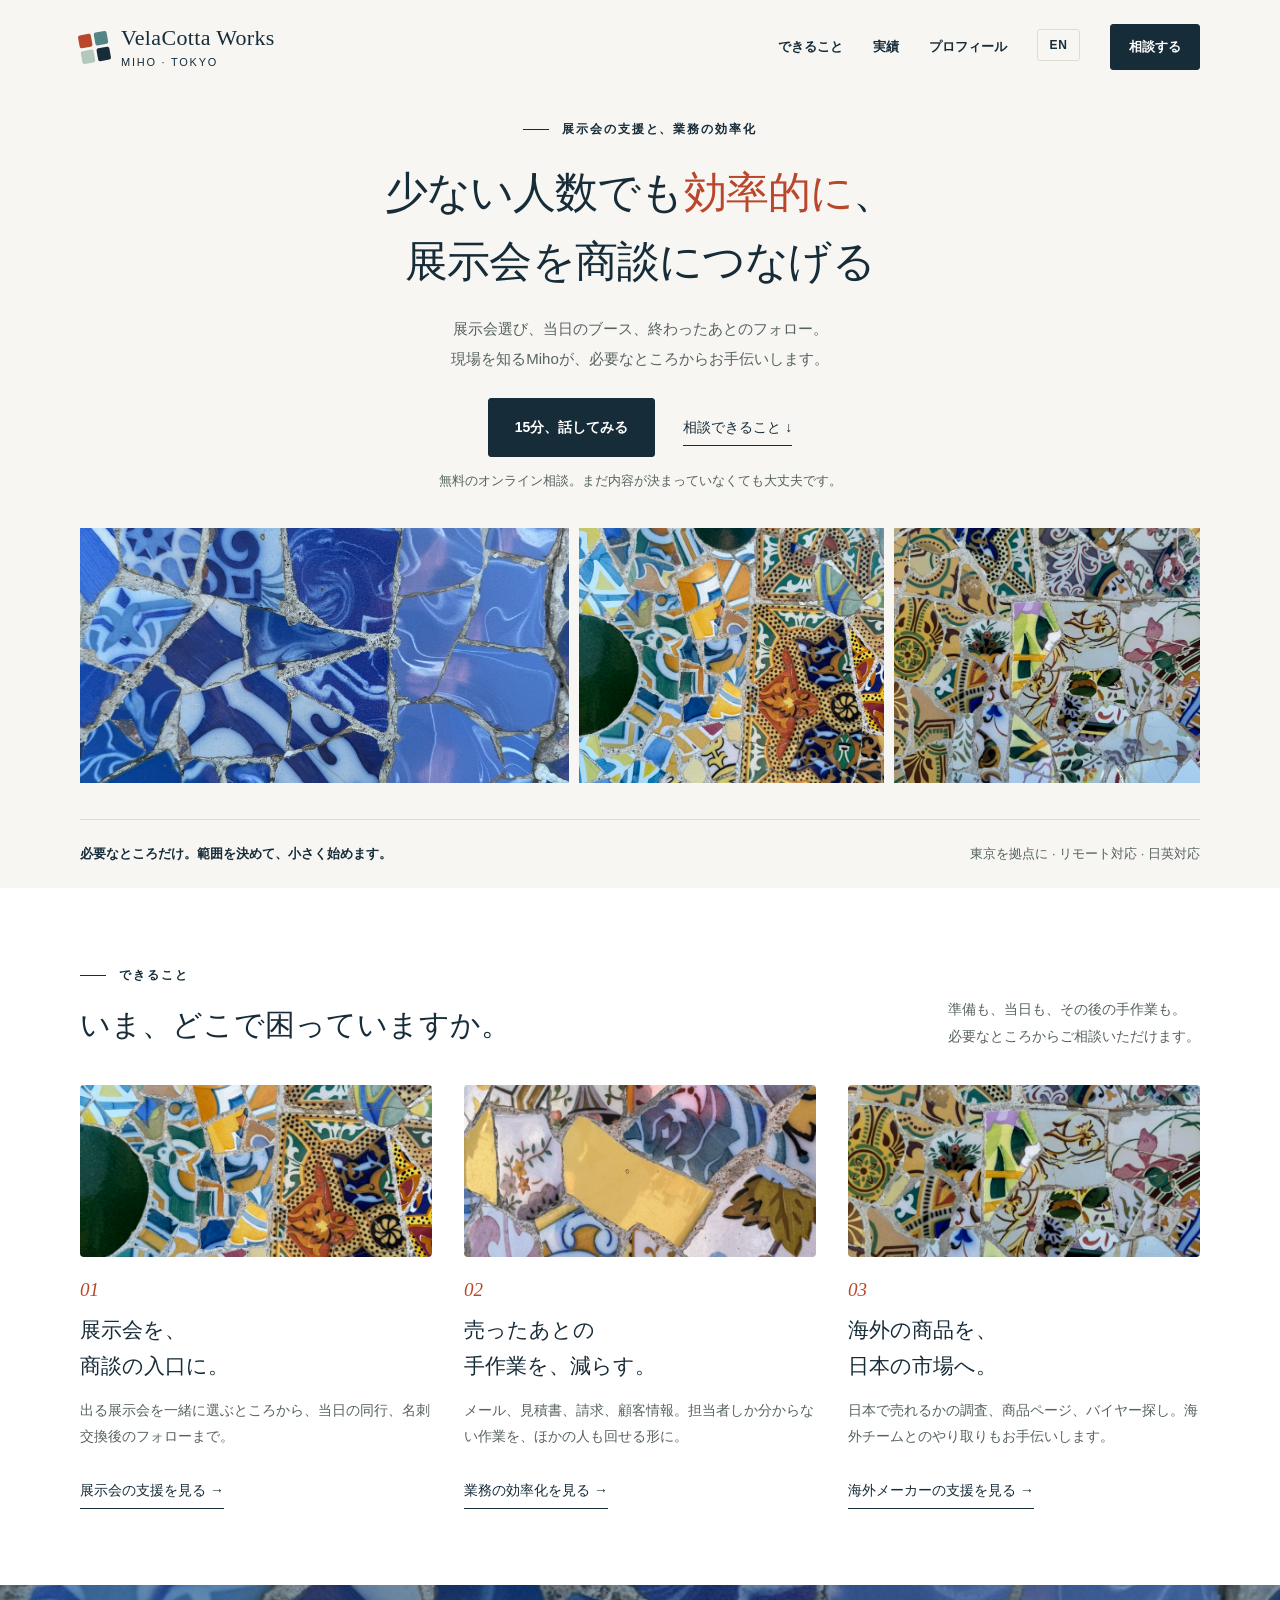
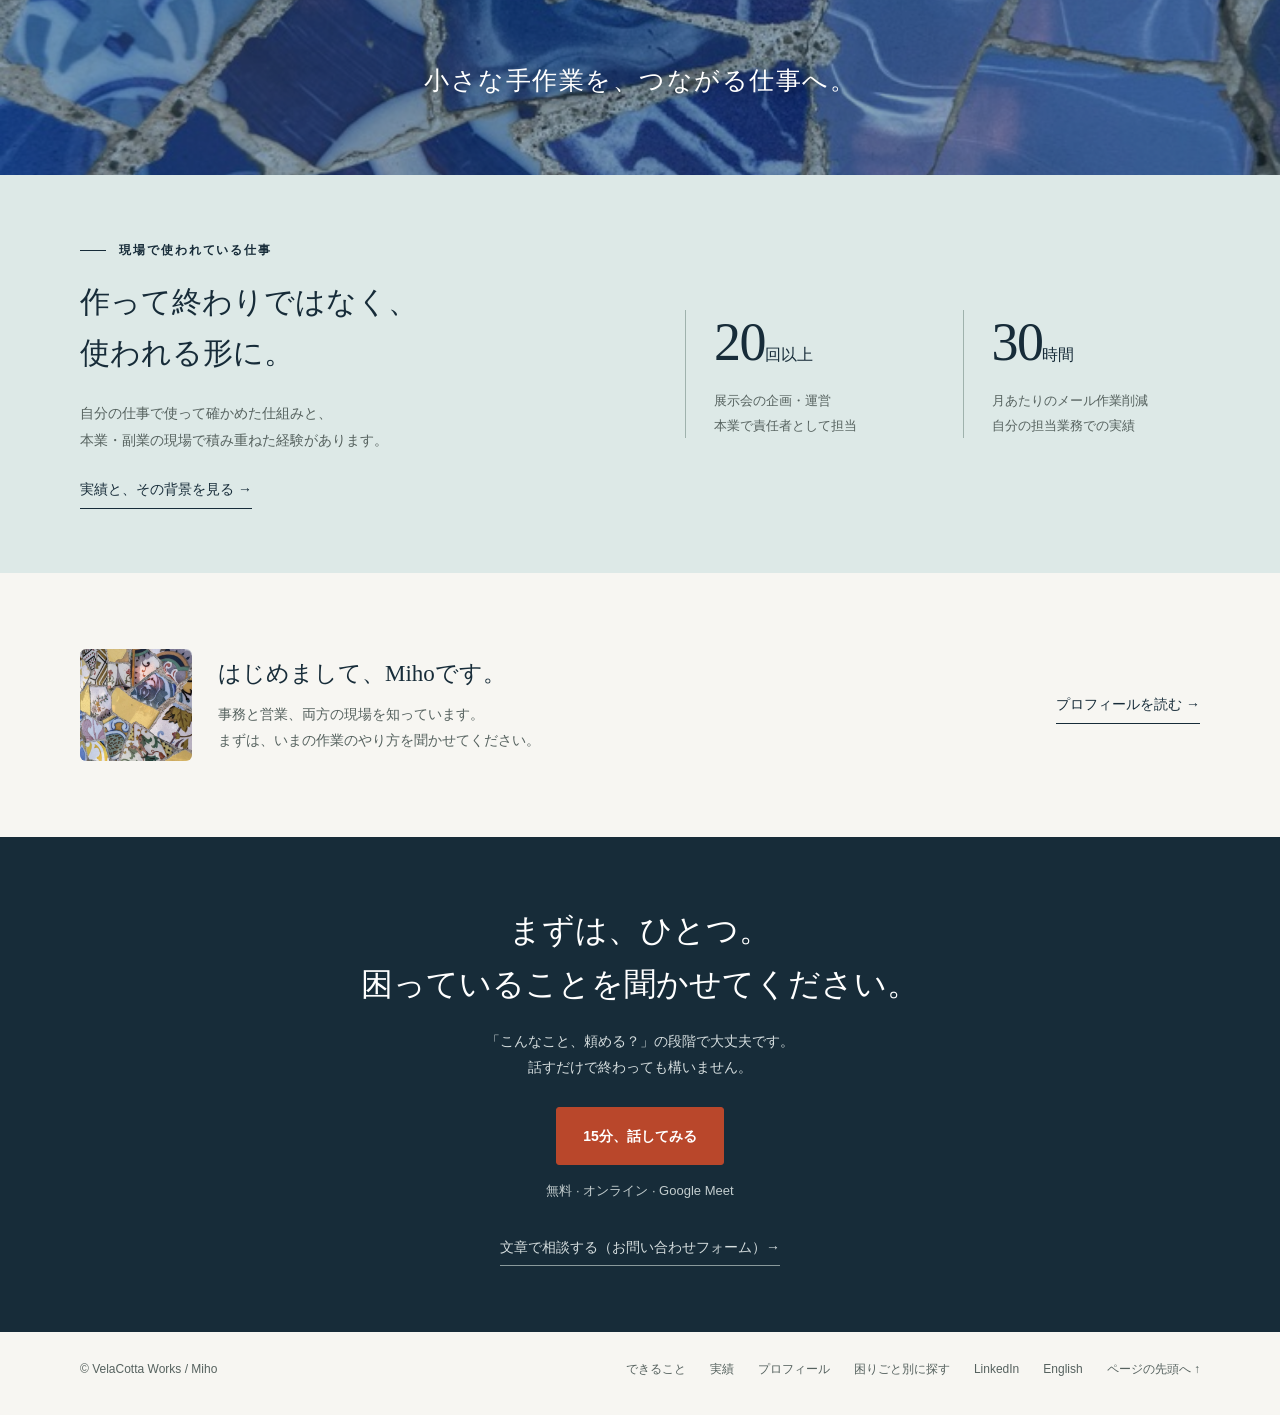
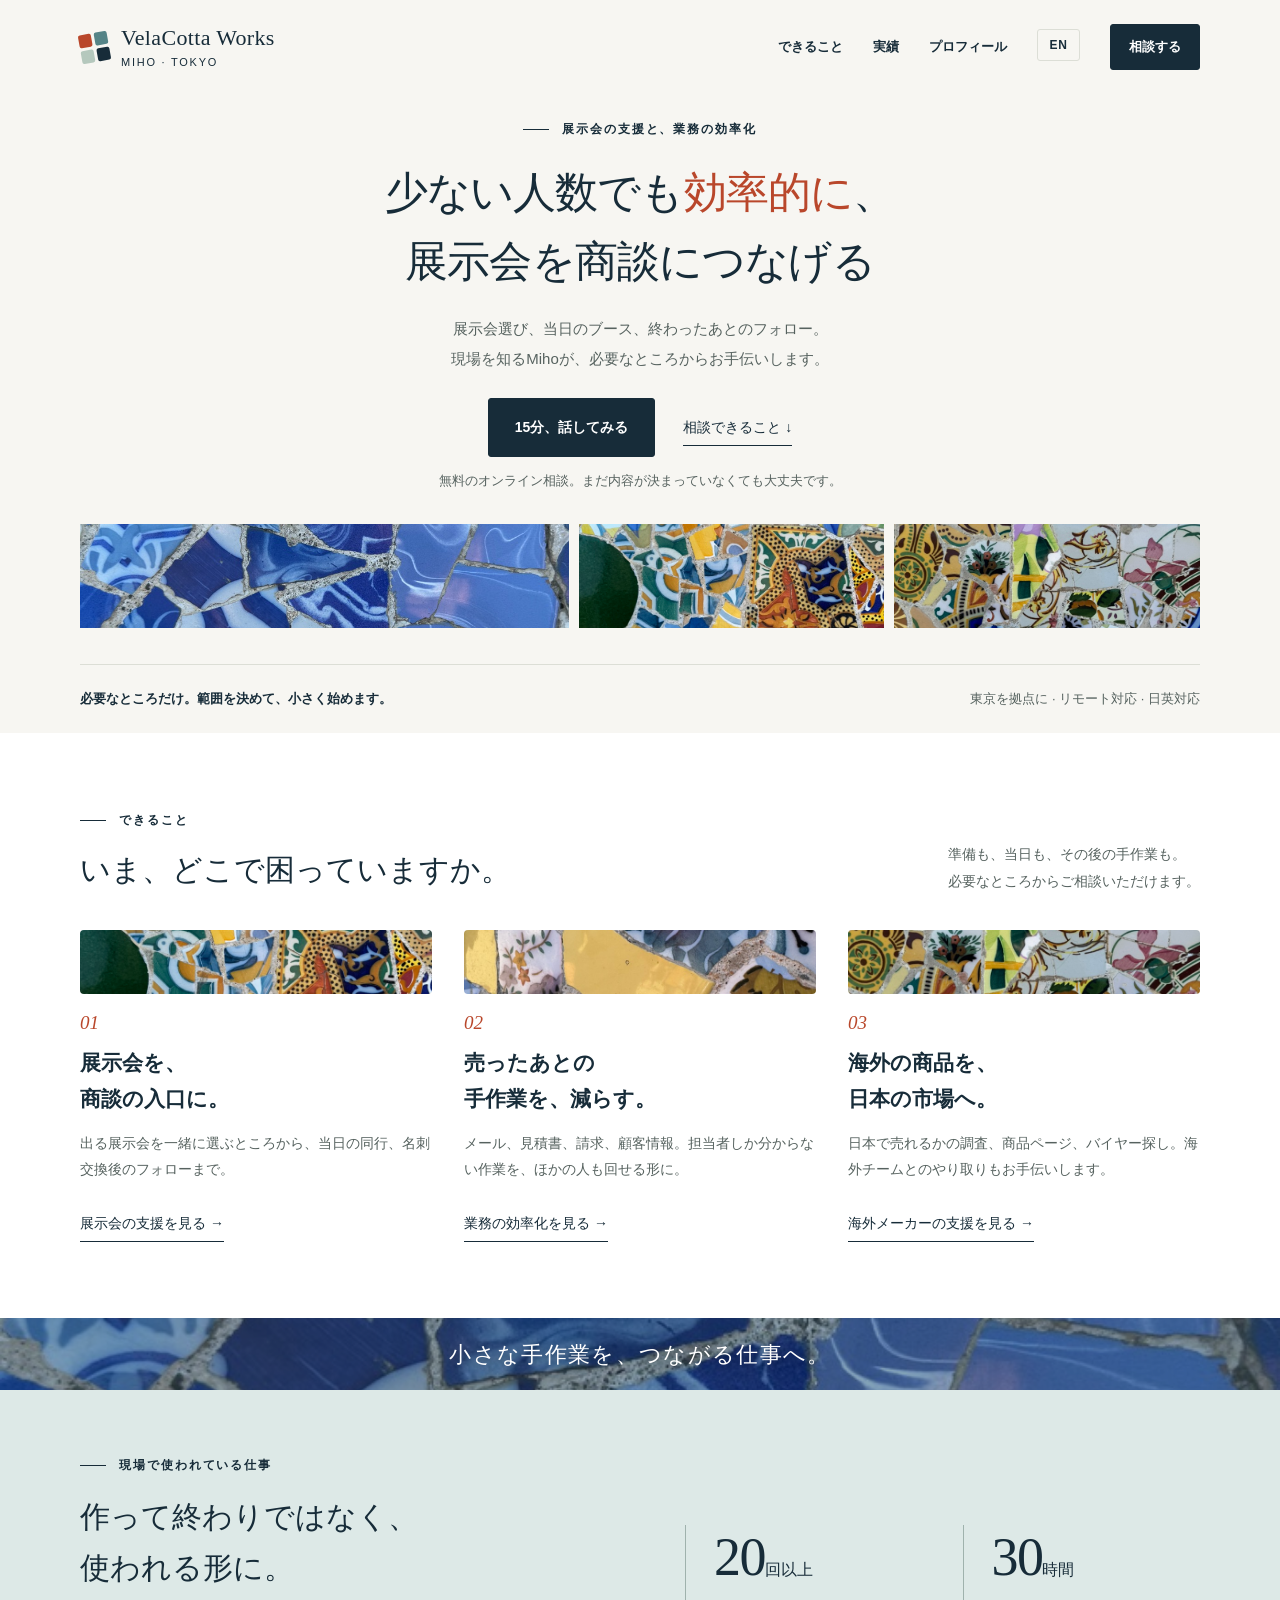
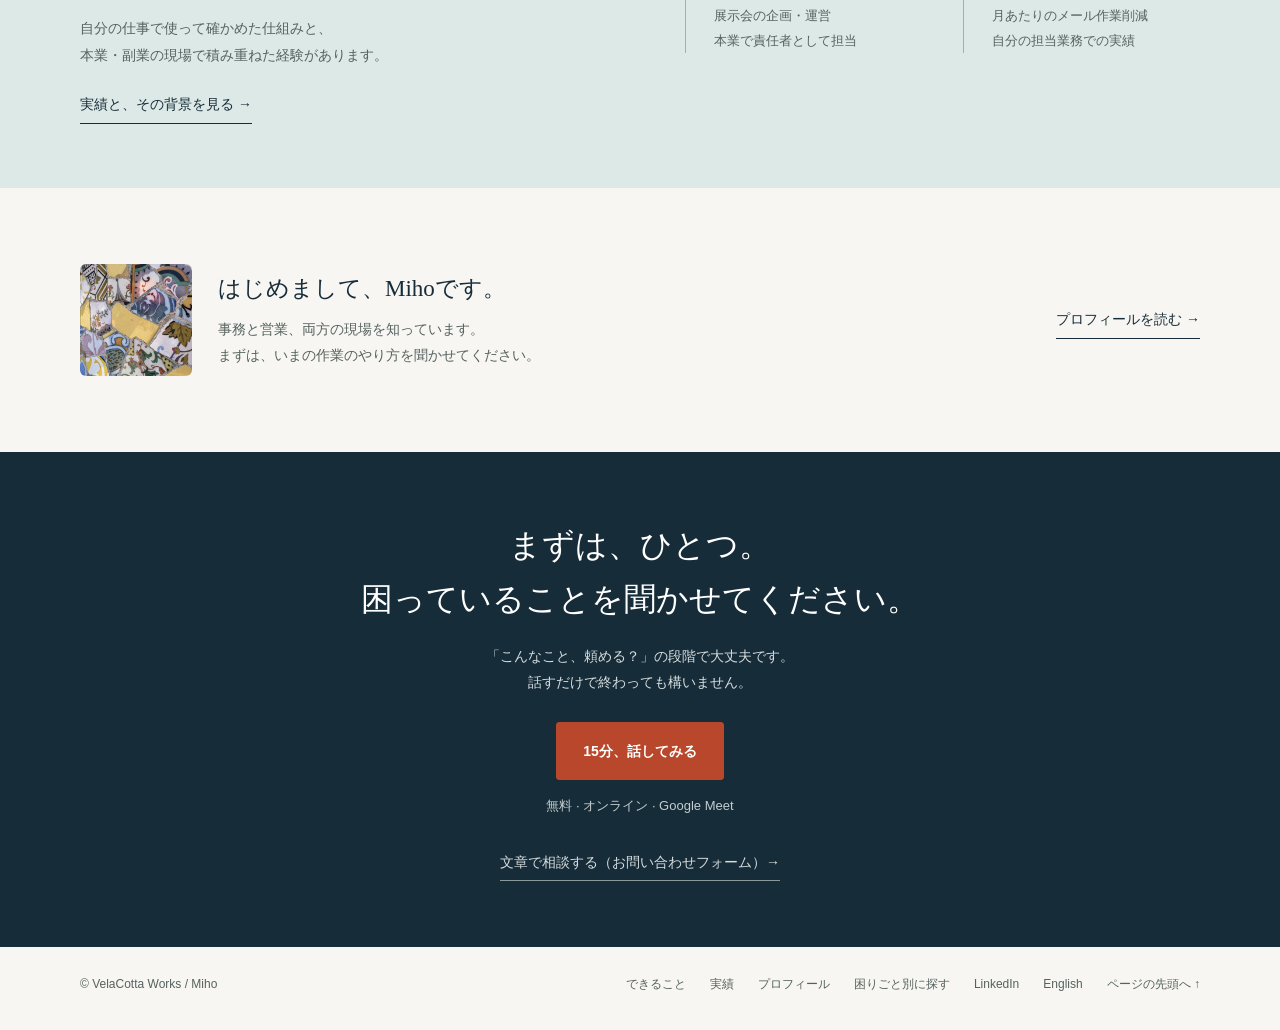
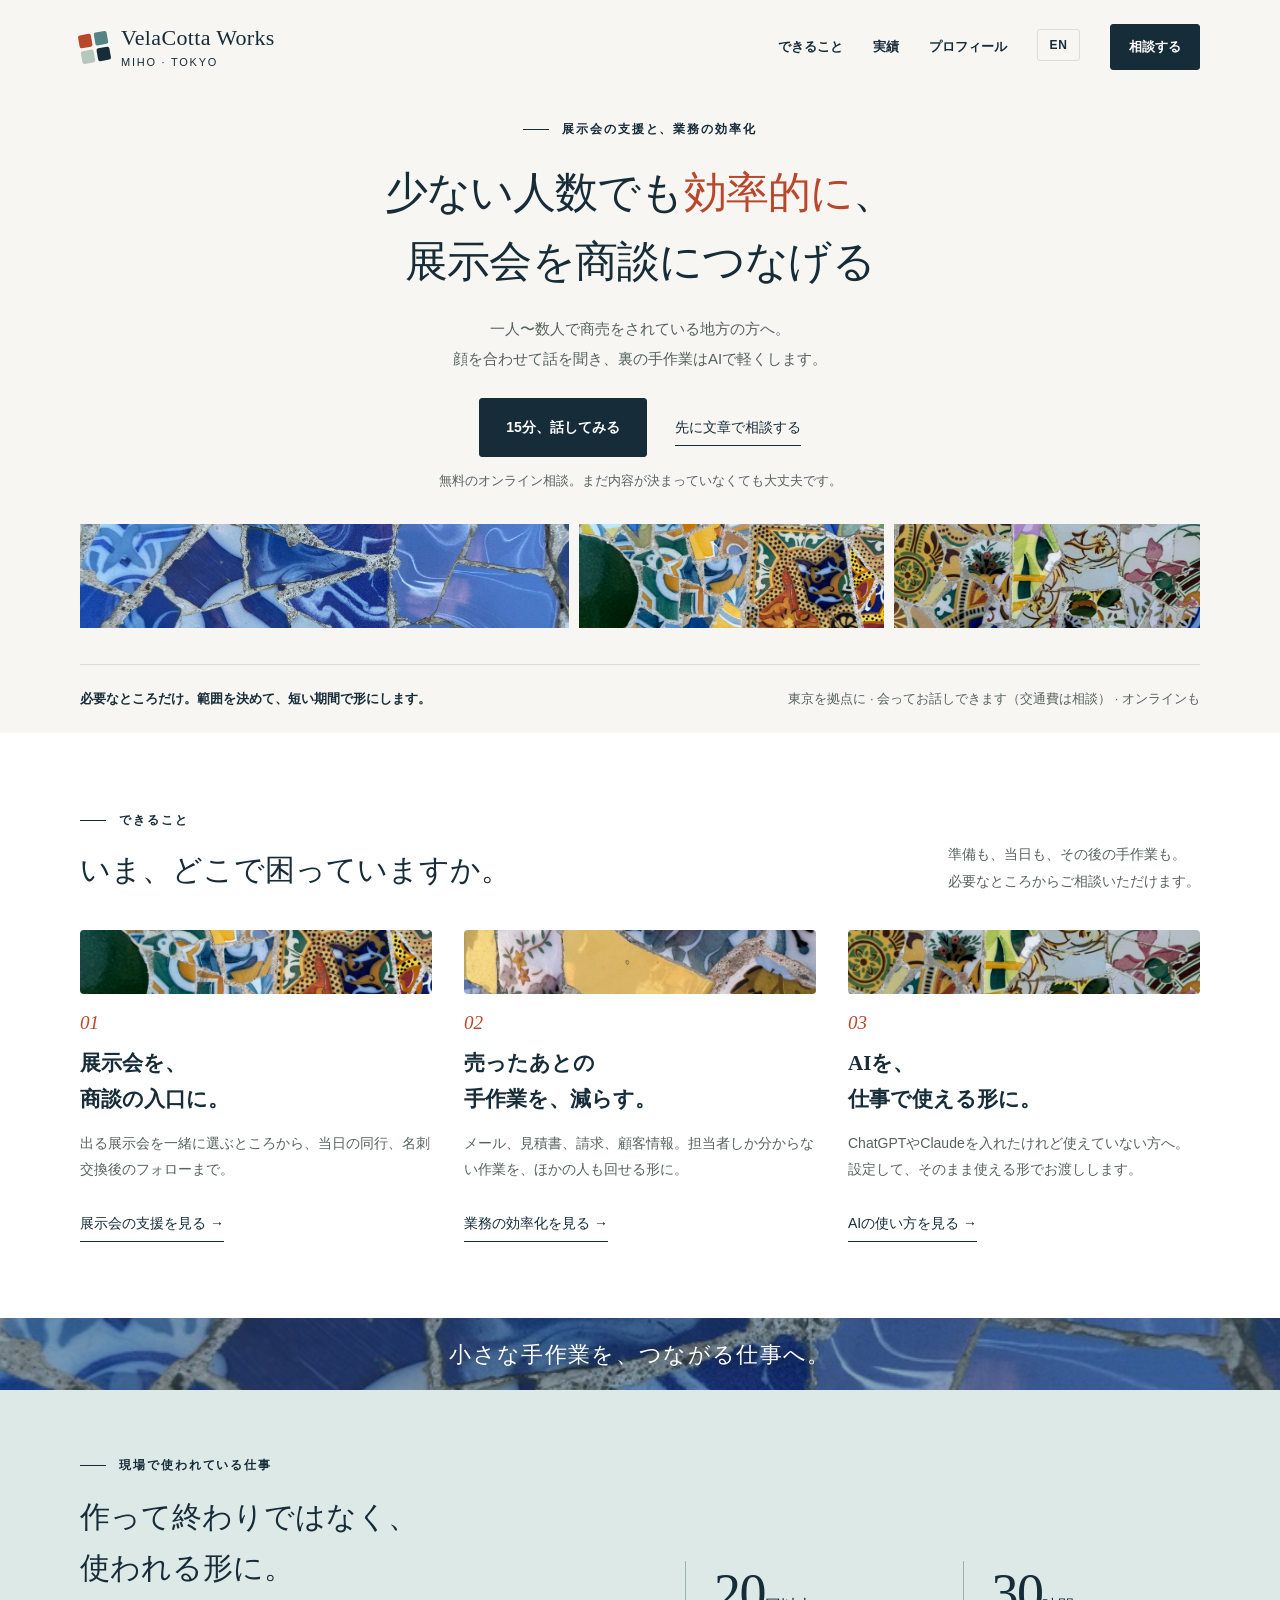
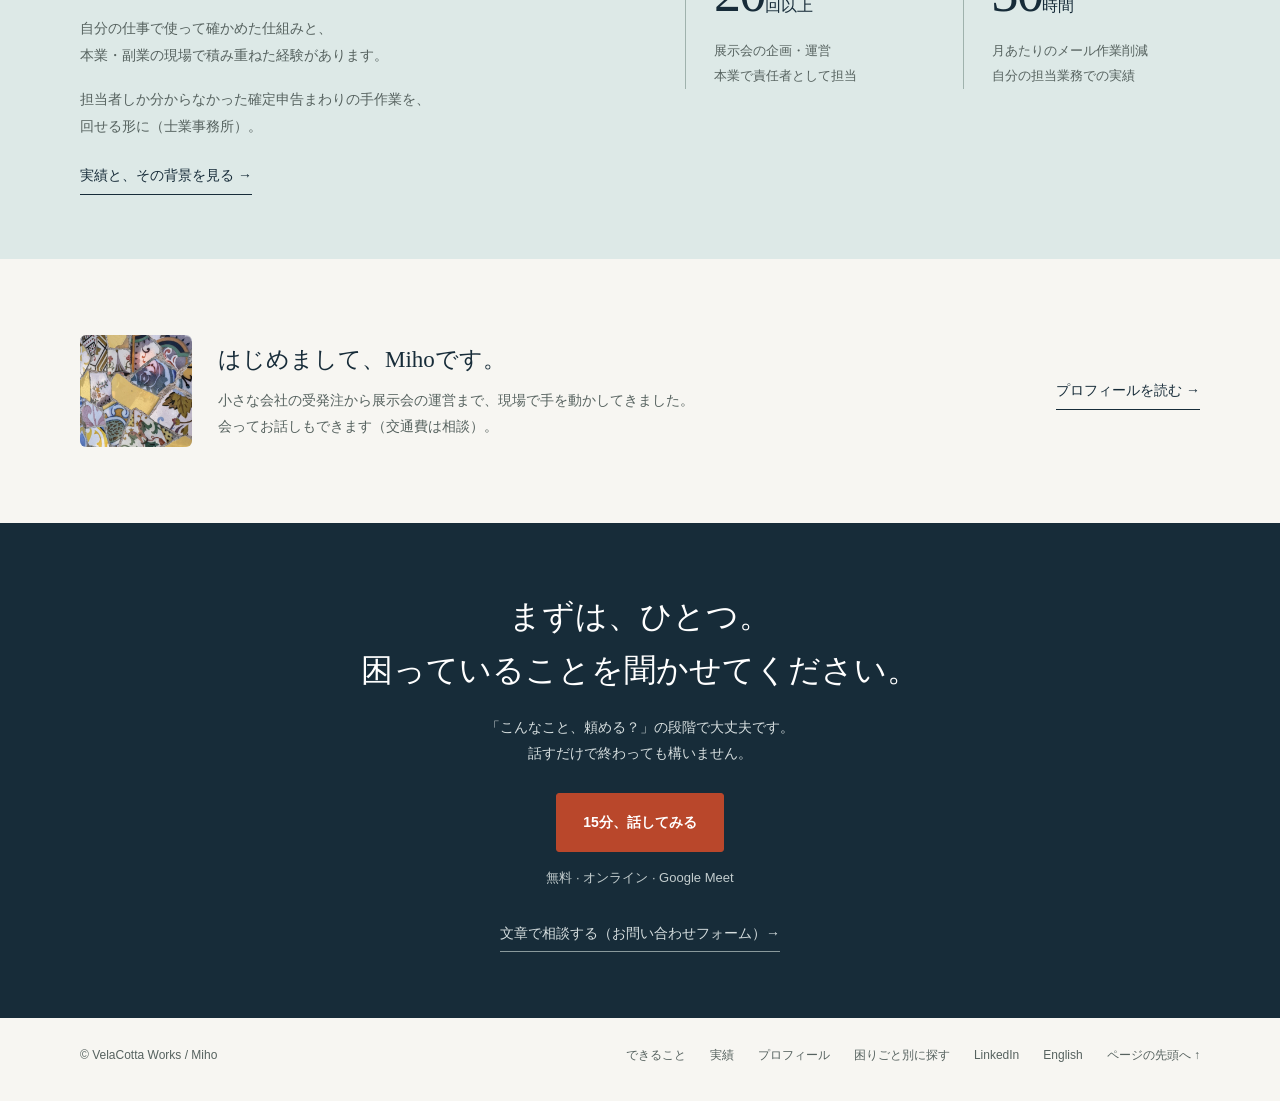
